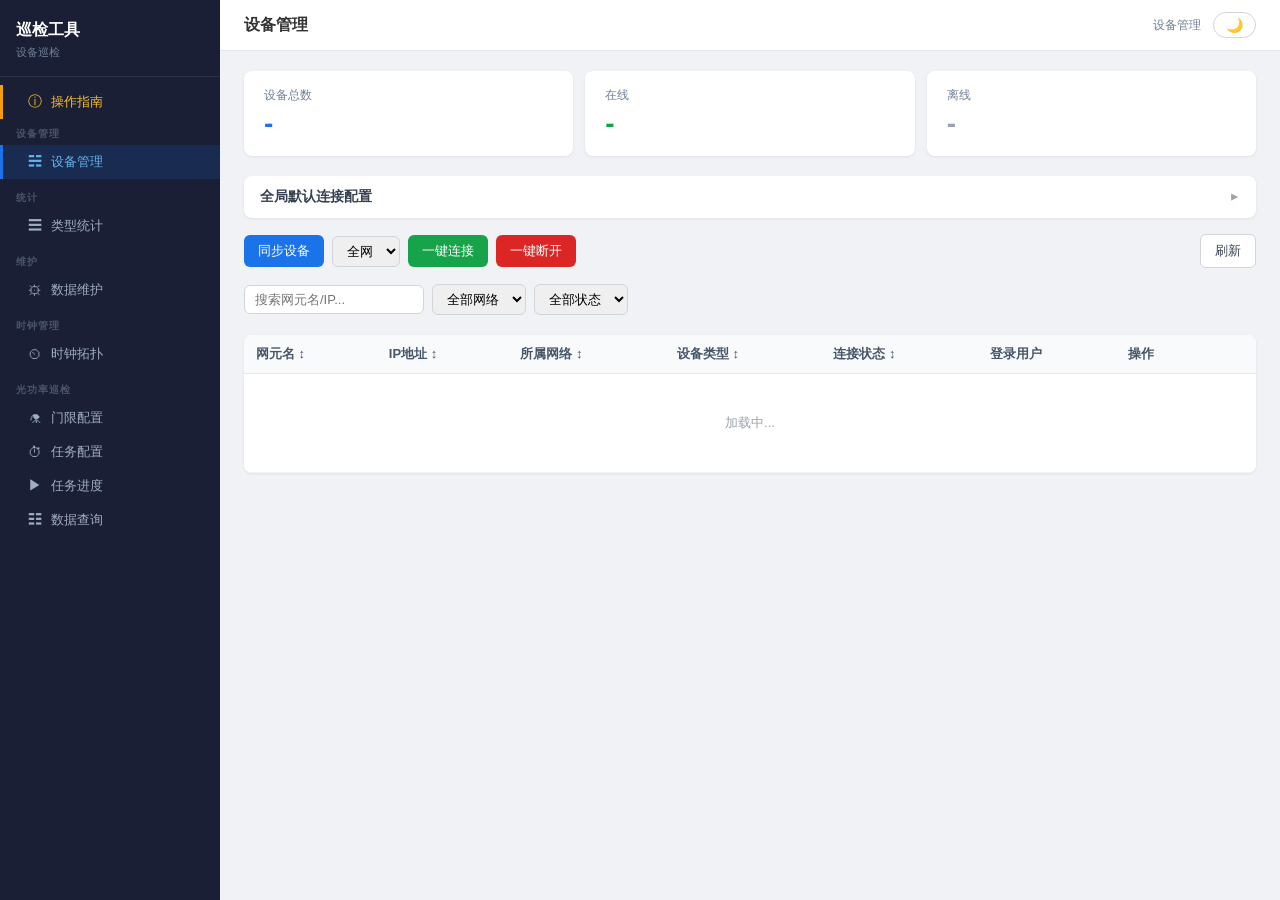
==== src/main/resources/static/index.html @ a2b8c4df "feat: trend chart shows threshold lines, NE filter now required - Backend: add rxLow/rxHigh/txLow/tx" ====
<!DOCTYPE html>
<html lang="zh-CN">
<head>
    <meta charset="UTF-8">
    <meta name="viewport" content="width=device-width, initial-scale=1.0">
    <title>MSTP 巡检工具</title>
    <script src="js/echarts.min.js"></script>
    <link rel="stylesheet" href="css/style.css">
</head>
<body>
    <!-- 侧边栏 -->
    <div class="sidebar">
        <div class="sidebar-header">
            <h1>巡检工具</h1>
            <div class="subtitle">设备巡检</div>
        </div>
        <div class="sidebar-nav">
            <div class="nav-item" data-page="page-guide" onclick="switchPage(this)" style="border-left-color:#f59e0b;color:#fbbf24;">
                <span class="icon">&#9432;</span> 操作指南
            </div>
            <div class="nav-group">
                <div class="nav-group-title">设备管理</div>
                <div class="nav-item active" data-page="page-device" onclick="switchPage(this)">
                    <span class="icon">&#9781;</span> 设备管理
                </div>
            </div>
            <div class="nav-group">
                <div class="nav-group-title">统计</div>
                <div class="nav-item" data-page="page-stats" onclick="switchPage(this)">
                    <span class="icon">&#9776;</span> 类型统计
                </div>
            </div>
            <div class="nav-group">
                <div class="nav-group-title">维护</div>
                <div class="nav-item" data-page="page-maintenance" onclick="switchPage(this)">
                    <span class="icon">&#9881;</span> 数据维护
                </div>
            </div>
            <div class="nav-group">
                <div class="nav-group-title">时钟管理</div>
                <div class="nav-item" data-page="page-clock" onclick="switchPage(this)">
                    <span class="icon">&#9202;</span> 时钟拓扑
                </div>
            </div>
            <div class="nav-group">
                <div class="nav-group-title">光功率巡检</div>
                <div class="nav-item" data-page="page-threshold" onclick="switchPage(this)">
                    <span class="icon">&#9879;</span> 门限配置
                </div>
                <div class="nav-item" data-page="page-task" onclick="switchPage(this)">
                    <span class="icon">&#9201;</span> 任务配置
                </div>
                <div class="nav-item" data-page="page-progress" onclick="switchPage(this)">
                    <span class="icon">&#9654;</span> 任务进度
                </div>
                <div class="nav-item" data-page="page-query" onclick="switchPage(this)">
                    <span class="icon">&#9783;</span> 数据查询
                </div>
            </div>
        </div>
    </div>

    <!-- 主内容区 -->
    <div class="main">
        <div class="topbar">
            <h2 id="pageTitle">设备管理</h2>
            <div style="display:flex;align-items:center;gap:12px;">
                <div class="breadcrumb" id="breadcrumb">设备管理</div>
                <button class="theme-toggle" id="themeToggle" onclick="toggleTheme()" title="切换深色/浅色模式">🌙</button>
            </div>
        </div>
        <div class="content">

            <!-- ========== 操作指南页 ========== -->
            <div class="page" id="page-guide">
                <div class="panel">
                    <div class="panel-header"><h3>操作流程</h3></div>
                    <div class="panel-body" id="guideFlowchart"></div>
                </div>
                <div class="panel" style="margin-top:16px;">
                    <div class="panel-header"><h3>各页面操作说明</h3></div>
                    <div class="panel-body" id="guideDetails"></div>
                </div>
            </div>

            <!-- ========== 设备管理页 ========== -->
            <div class="page active" id="page-device">
                <!-- 统计卡片 -->
                <div class="cards">
                    <div class="card"><div class="label">设备总数</div><div class="value blue" id="devTotal">-</div></div>
                    <div class="card"><div class="label">在线</div><div class="value green" id="devOnline">-</div></div>
                    <div class="card"><div class="label">离线</div><div class="value gray" id="devOffline">-</div></div>
                </div>

                <!-- 全局连接配置（折叠） -->
                <div class="panel">
                    <div class="panel-header collapsed" onclick="togglePanel(this)">
                        <h3>全局默认连接配置</h3>
                        <span class="toggle">&#9660;</span>
                    </div>
                    <div class="panel-body hidden">
                        <div class="form-row">
                            <div class="form-group">
                                <label>用户名</label>
                                <input type="text" id="globalUser" placeholder="独立用户，与老网管不同">
                            </div>
                            <div class="form-group">
                                <label>密码</label>
                                <input type="password" id="globalPass" placeholder="密码">
                            </div>
                            <div class="form-group">
                                <label>端口</label>
                                <input type="number" id="globalPort" value="9900" style="width:80px">
                            </div>
                            <div class="form-group" style="justify-content:flex-end">
                                <button class="btn btn-primary" onclick="saveGlobalConfig()">保存</button>
                            </div>
                        </div>
                        <div style="font-size:12px;color:#9ca3af;margin-top:8px;">保存后对所有设备生效（单设备可单独覆盖）</div>
                        <div id="globalConfigMsg" style="font-size:13px;color:#16a34a;margin-top:8px;display:none"></div>
                    </div>
                </div>

                <!-- 操作栏 -->
                <div class="toolbar">
                    <button class="btn btn-primary" onclick="syncDevices()" title="从数据库同步网元和端口信息">同步设备</button>
                    <select id="connNetwork" style="padding:6px 10px;border:1px solid #d1d5db;border-radius:6px;font-size:13px;">
                        <option value="">全网</option>
                    </select>
                    <button class="btn btn-success" onclick="connectAll(event)" title="连接当前筛选范围内的所有设备">一键连接</button>
                    <button class="btn btn-danger" onclick="disconnectAll()" title="断开当前筛选范围内的所有设备连接">一键断开</button>
                    <div class="toolbar-right">
                        <button class="btn btn-outline" onclick="loadDevices()">刷新</button>
                    </div>
                </div>

                <!-- 筛选栏 -->
                <div class="toolbar" style="margin-bottom:8px;">
                    <input type="text" id="filterSearch" placeholder="搜索网元名/IP..." oninput="searchDevices(this.value)" style="padding:6px 10px;border:1px solid #d1d5db;border-radius:6px;font-size:13px;width:180px;">
                    <select id="filterNetwork" onchange="filterByNetwork(this.value)" style="padding:6px 10px;border:1px solid #d1d5db;border-radius:6px;font-size:13px;">
                        <option value="">全部网络</option>
                    </select>
                    <select id="filterStatus" onchange="filterByStatus(this.value)" style="padding:6px 10px;border:1px solid #d1d5db;border-radius:6px;font-size:13px;">
                        <option value="">全部状态</option>
                        <option value="online">在线</option>
                        <option value="offline">离线</option>
                    </select>
                    <span id="deviceFilterStats" style="font-size:12px;color:#6b7280;margin-left:8px;"></span>
                </div>

                <!-- 顶部分页 -->
                <div id="devicePaginationTop" style="display:flex;align-items:center;justify-content:flex-start;padding:0 0 12px 0;gap:8px;"></div>

                <!-- 设备表格 -->
                <div class="table-wrap">
                    <table>
                        <thead>
                            <tr>
                                <th style="cursor:pointer" onclick="sortBy('neName')">网元名 ↕</th>
                                <th style="cursor:pointer" onclick="sortBy('ipAddr')">IP地址 ↕</th>
                                <th style="cursor:pointer" onclick="sortBy('networkName')">所属网络 ↕</th>
                                <th style="cursor:pointer" onclick="sortBy('neTypeName')">设备类型 ↕</th>
                                <th style="cursor:pointer" onclick="sortBy('connectionStatus')">连接状态 ↕</th>
                                <th>登录用户</th>
                                <th style="width:140px">操作</th>
                            </tr>
                        </thead>
                        <tbody id="deviceTable">
                            <tr><td colspan="7" class="loading">加载中...</td></tr>
                        </tbody>
                    </table>
                </div>
                <!-- 分页控件 -->
                <div id="devicePagination" style="display:flex;align-items:center;justify-content:flex-start;padding:12px 0;gap:8px;"></div>
            </div>

            <!-- ========== 类型统计页 ========== -->
            <div class="page" id="page-stats">
                <div class="cards" style="grid-template-columns: repeat(4, 1fr);">
                    <div class="card"><div class="label">网元总数</div><div class="value blue" id="stNe">-</div></div>
                    <div class="card"><div class="label">盘总数</div><div class="value" style="color:#7c3aed" id="stSlot">-</div></div>
                    <div class="card"><div class="label">端口总数</div><div class="value green" id="stPort">-</div></div>
                    <div class="card"><div class="label">网络数</div><div class="value" style="color:#ea580c" id="stNetwork">-</div></div>
                </div>

                <div class="toolbar">
                    <label style="font-size:13px;color:#6b7280;">网络：</label>
                    <input list="statsNetworkList" id="statsNetwork" placeholder="全部网络" style="padding:6px 10px;border:1px solid #d1d5db;border-radius:6px;font-size:13px;width:160px;">
                    <datalist id="statsNetworkList"></datalist>
                    <label style="font-size:13px;color:#6b7280;margin-left:8px;">口径：</label>
                    <select id="statsScope" style="padding:6px 10px;border:1px solid #d1d5db;border-radius:6px;font-size:13px;">
                        <option value="inventory">库存口径</option>
                        <option value="online">在线口径</option>
                    </select>
                    <button class="btn btn-primary btn-sm" onclick="loadStats()">筛选</button>
                    <div class="toolbar-right">
                        <div style="display:flex;gap:2px;">
                            <button class="btn btn-sm stats-chart-btn active" data-type="bar" onclick="switchStatsChart('bar',this)">柱状图</button>
                            <button class="btn btn-sm stats-chart-btn" data-type="pie" onclick="switchStatsChart('pie',this)">饼图</button>
                            <button class="btn btn-sm stats-chart-btn" data-type="line" onclick="switchStatsChart('line',this)">折线图</button>
                        </div>
                    </div>
                </div>

                <div class="chart-box" style="background:#fff;border-radius:8px;box-shadow:0 1px 3px rgba(0,0,0,0.08);padding:16px;margin-bottom:16px;">
                    <div style="height:320px;" id="statsChart"></div>
                </div>

                <div class="table-wrap">
                    <table>
                        <thead>
                            <tr><th>类型名称</th><th>数量</th><th>占比</th></tr>
                        </thead>
                        <tbody id="statsTable">
                            <tr><td colspan="3" class="loading">加载中...</td></tr>
                        </tbody>
                    </table>
                </div>
            </div>

            <!-- ========== 门限配置页 ========== -->
            <div class="page" id="page-threshold">
                <div style="background:#f0f7ff;border:1px solid #bfdbfe;border-radius:8px;padding:12px 16px;margin-bottom:16px;font-size:13px;color:#1e40af;">
                    匹配优先级：<b>MODULE（模块类型匹配）</b> > <b>GLOBAL（全局默认）</b>。修改后即时生效，无需重新采集。
                </div>

                <!-- 全局默认门限 -->
                <div class="panel">
                    <div class="panel-header" onclick="togglePanel(this)">
                        <h3>全局默认门限（兜底）</h3>
                        <span class="toggle">&#9660;</span>
                    </div>
                    <div class="panel-body">
                        <div class="form-row" id="globalThresholdView">
                            <div class="form-group"><label>接收低门限 (dBm)</label><input type="number" id="gRxLow" step="0.1" style="width:100px"></div>
                            <div class="form-group"><label>接收高门限 (dBm)</label><input type="number" id="gRxHigh" step="0.1" style="width:100px"></div>
                            <div class="form-group"><label>发送低门限 (dBm)</label><input type="number" id="gTxLow" step="0.1" style="width:100px"></div>
                            <div class="form-group"><label>发送高门限 (dBm)</label><input type="number" id="gTxHigh" step="0.1" style="width:100px"></div>
                            <div class="form-group" style="justify-content:flex-end">
                                <button class="btn btn-primary btn-sm" onclick="saveGlobalThreshold()">保存</button>
                            </div>
                        </div>
                        <div id="globalThresholdMsg" style="font-size:12px;color:#16a34a;margin-top:6px;display:none"></div>
                    </div>
                </div>

                <!-- 模块类型规则 -->
                <div style="display:flex;align-items:center;justify-content:space-between;margin-bottom:8px;">
                    <h3 style="font-size:14px;font-weight:600;color:#374151;">模块类型规则</h3>
                    <div style="display:flex;gap:8px;">
                        <button class="btn btn-outline btn-sm" onclick="loadThresholds()">刷新</button>
                        <button class="btn btn-primary btn-sm" onclick="openThresholdModal('MODULE')" title="为指定模块类型配置独立的光功率门限">新增规则</button>
                    </div>
                </div>
                <div class="table-wrap" style="margin-bottom:20px;">
                    <table>
                        <thead>
                            <tr><th>模块类型 (moduleTypeKey)</th><th>接收低 (dBm)</th><th>接收高 (dBm)</th><th>发送低 (dBm)</th><th>发送高 (dBm)</th><th>说明</th><th style="width:100px">操作</th></tr>
                        </thead>
                        <tbody id="moduleThresholdTable">
                            <tr><td colspan="7" class="loading">加载中...</td></tr>
                        </tbody>
                    </table>
                </div>
            </div>

            <!-- ========== 任务配置页 ========== -->
            <div class="page" id="page-task">
                <!-- 采集参数 -->
                <div class="panel">
                    <div class="panel-header" onclick="togglePanel(this)">
                        <h3>采集参数</h3>
                        <span class="toggle">&#9660;</span>
                    </div>
                    <div class="panel-body">
                        <div class="form-row">
                            <div class="form-group">
                                <label>并发设备数</label>
                                <input type="number" id="paramConcurrency" value="10" min="1" max="50" style="width:80px">
                            </div>
                            <div class="form-group">
                                <label>保留轮次上限</label>
                                <input type="number" id="paramMaxRounds" value="10" min="5" max="200" style="width:80px">
                            </div>
                        </div>
                        <div id="collectParamsMsg" style="font-size:12px;color:#16a34a;margin-top:8px;display:none"></div>
                        <div class="form-row" style="margin-top:10px;gap:24px;">
                            <label style="display:flex;align-items:center;gap:8px;cursor:pointer;font-size:13px;">
                                <input type="checkbox" id="paramAutoConnect" checked style="width:16px;height:16px;cursor:pointer;">
                                巡检时自动连接未在线设备
                            </label>
                            <label style="display:flex;align-items:center;gap:8px;cursor:pointer;font-size:13px;">
                                <input type="checkbox" id="paramAutoDisconnect" checked style="width:16px;height:16px;cursor:pointer;">
                                巡检完成后自动断开所有连接
                            </label>
                            <label style="display:flex;align-items:center;gap:8px;cursor:pointer;font-size:13px;">
                                <input type="checkbox" id="paramSaveInvalid" checked style="width:16px;height:16px;cursor:pointer;">
                                保存无效记录
                            </label>
                        </div>
                        <div style="font-size:12px;color:#9ca3af;margin-top:8px;">并发设备数：多设备同时采集的线程数；保留轮次：超龄轮次自动清理<br>自动连接：未在线设备跳过采集；自动断开：巡检结束后释放所有设备连接<br>保存无效记录：关闭后不保存无法采集光功率的端口记录（如不支持光功率、查询无响应）</div>
                        <div style="margin-top:10px;">
                            <button class="btn btn-outline btn-sm" onclick="loadCollectParams()">查询</button>
                            <button class="btn btn-primary btn-sm" onclick="saveCollectParams()">保存</button>
                        </div>
                    </div>
                </div>

                <!-- 定时巡检配置 -->
                <div class="panel">
                    <div class="panel-header" onclick="togglePanel(this)">
                        <h3>定时巡检配置</h3>
                        <span class="toggle">&#9660;</span>
                    </div>
                    <div class="panel-body">
                        <div class="form-row" style="margin-bottom:12px;">
                            <label style="display:flex;align-items:center;gap:6px;font-size:13px;">
                                <input type="checkbox" id="schedEnabled" onchange="toggleSchedule(this.checked)"> 启用定时巡检
                            </label>
                        </div>
                        <div class="form-row" style="margin-bottom:12px;">
                            <div class="form-group">
                                <label>执行频率</label>
                                <select id="schedPreset" onchange="onSchedPresetChange(this.value)" style="width:180px;">
                                    <option value="0 0 2 * * ?">每天凌晨 2:00</option>
                                    <option value="0 0 */2 * * ?">每 2 小时</option>
                                    <option value="0 0 * * * ?">每小时整点</option>
                                    <option value="0 */30 * * * ?">每 30 分钟</option>
                                    <option value="0 0 8 * * 1-5">工作日早 8:00</option>
                                    <option value="0 0 2 * * 1">每周一凌晨 2:00</option>
                                    <option value="0 0 2 1 * ?">每月 1 号凌晨 2:00</option>
                                    <option value="custom">自定义...</option>
                                </select>
                            </div>
                            <div class="form-group" id="schedCronGroup" style="display:none;">
                                <label>Cron 表达式</label>
                                <input type="text" id="schedCron" placeholder="0 0 2 * * ?" style="width:180px">
                            </div>
                            <div class="form-group">
                                <label>采集范围</label>
                                <select id="schedScope" onchange="toggleSchedScope(this.value)">
                                    <option value="ALL">全网</option>
                                    <option value="NETWORK">指定网络</option>
                                </select>
                            </div>
                            <div class="form-group" id="schedNetworkGroup" style="display:none">
                                <label>网络</label>
                                <input list="schedNetworkList" id="schedNetwork" placeholder="选择网络" style="width:160px;">
                                <datalist id="schedNetworkList"></datalist>
                            </div>
                            <div class="form-group" style="justify-content:flex-end">
                                <label>&nbsp;</label>
                                <button class="btn btn-primary" onclick="saveScheduleConfig()">保存配置</button>
                            </div>
                        </div>
                        <div id="schedConfigMsg" style="font-size:12px;color:#16a34a;margin-top:8px;display:none"></div>
                        <div style="font-size:12px;color:#6b7280;margin-top:8px;padding-top:8px;border-top:1px solid #f1f5f9;" id="schedStatus">加载中...</div>
                    </div>
                </div>

                <!-- 手动触发 -->
                <div class="panel">
                    <div class="panel-header" onclick="togglePanel(this)">
                        <h3>手动触发巡检</h3>
                        <span class="toggle">&#9660;</span>
                    </div>
                    <div class="panel-body">
                        <div class="form-row">
                            <div class="form-group">
                                <label>巡检范围</label>
                                <select id="manualScope" onchange="toggleManualScope(this.value)">
                                    <option value="ALL">全网</option>
                                    <option value="NETWORK">指定网络</option>
                                    <option value="SINGLE">指定网元</option>
                                </select>
                            </div>
                            <div class="form-group" id="manualNetworkGroup" style="display:none">
                                <label>网络</label>
                                <input list="manualNetworkList" id="manualNetwork" placeholder="选择网络" style="width:160px;">
                                <datalist id="manualNetworkList"></datalist>
                            </div>
                            <div class="form-group" id="manualNeGroup" style="display:none">
                                <label>网元</label>
                                <input list="manualNeList" id="manualNe" placeholder="输入搜索" style="width:200px;">
                                <datalist id="manualNeList"></datalist>
                            </div>
                            <div class="form-group" style="justify-content:flex-end">
                                <label>&nbsp;</label>
                                <button class="btn btn-primary" id="btnManualInspection" onclick="startManualInspection()" title="连接设备并采集光功率数据">立即巡检</button>
                            </div>
                        </div>
                    </div>
                </div>
            </div>

            <!-- ========== 任务进度页 ========== -->
            <div class="page" id="page-progress">
                <div style="margin-bottom:12px;">
                    <button class="btn btn-outline btn-sm" onclick="loadProgress()">刷新状态</button>
                </div>

                <!-- 巡检完成横幅 -->
                <div id="progCompleteBanner" style="display:none;background:linear-gradient(135deg,#ecfdf5,#d1fae5);border:1px solid #6ee7b7;border-radius:10px;padding:20px 24px;margin-bottom:16px;">
                    <div style="display:flex;align-items:center;justify-content:space-between;">
                        <div>
                            <div style="font-size:16px;font-weight:700;color:#065f46;">巡检已完成</div>
                            <div style="font-size:13px;color:#047857;margin-top:4px;" id="bannerSummary"></div>
                        </div>
                        <button class="btn btn-primary" onclick="jumpToQueryFromBanner()">查看结果</button>
                    </div>
                </div>

                <!-- 当前任务状态 -->
                <div class="cards">
                    <div class="card"><div class="label">任务状态</div><div class="value" id="progStatus" style="color:#6b7280">空闲</div></div>
                    <div class="card"><div class="label">已完成</div><div class="value blue" id="progDone">-</div></div>
                    <div class="card"><div class="label">失败</div><div class="value red" id="progFail">-</div></div>
                </div>

                <div class="panel" id="progProgressPanel" style="display:none;">
                    <div style="padding:16px;">
                        <div style="display:flex;justify-content:space-between;align-items:center;margin-bottom:8px;">
                            <span style="font-size:13px;color:#374151;">采集进度</span>
                            <span style="font-size:13px;color:#6b7280;" id="progNum">0/0</span>
                        </div>
                        <div class="progress-bar" style="height:8px;">
                            <div class="progress-fill" id="progFill" style="width:0%"></div>
                        </div>
                        <div style="font-size:12px;color:#9ca3af;margin-top:6px;" id="progCurrentNe"></div>
                        <div style="font-size:12px;color:#6b7280;margin-top:2px;" id="progCurrentPort"></div>
                    </div>
                </div>

                <!-- 失败设备列表 -->
                <div class="panel" id="progFailPanel" style="display:none;">
                    <div class="panel-header" onclick="togglePanel(this)">
                        <h3>失败设备</h3>
                        <span class="toggle">&#9660;</span>
                    </div>
                    <div class="panel-body">
                        <div id="progFailList" style="font-size:13px;max-height:200px;overflow-y:auto;"></div>
                    </div>
                </div>

                <!-- 本轮摘要报告 -->
                <div class="panel" id="progSummaryPanel" style="display:none;">
                    <div class="panel-header" onclick="togglePanel(this)">
                        <h3>巡检报告</h3>
                        <span class="toggle">&#9660;</span>
                    </div>
                    <div class="panel-body">
                        <div class="cards" style="margin-bottom:12px;">
                            <div class="card"><div class="label">总端口</div><div class="value blue" id="sumPorts">-</div></div>
                            <div class="card"><div class="label">支持光功率</div><div class="value green" id="sumSupported">-</div></div>
                            <div class="card"><div class="label">越限端口</div><div class="value red" id="sumOver">-</div></div>
                            <div class="card"><div class="label">巡检耗时</div><div class="value" id="sumDuration" style="color:#6b7280">-</div></div>
                        </div>
                        <div style="font-size:13px;font-weight:600;color:#374151;margin-bottom:8px;">按模块类型统计</div>
                        <div class="table-wrap">
                            <table>
                                <thead><tr><th>模块类型</th><th>总数</th><th>越限</th></tr></thead>
                                <tbody id="sumModuleTable"><tr><td colspan="3" class="empty">暂无数据</td></tr></tbody>
                            </table>
                        </div>
                        <div id="sumDeviceTypeSection" style="display:none;margin-top:12px;">
                            <div style="font-size:13px;font-weight:600;color:#374151;margin-bottom:8px;">按设备类型统计</div>
                            <div class="table-wrap">
                                <table>
                                    <thead><tr><th>设备类型</th><th>总端口</th><th>支持</th><th>越限</th></tr></thead>
                                    <tbody id="sumDeviceTypeTable"><tr><td colspan="4" class="empty">暂无数据</td></tr></tbody>
                                </table>
                            </div>
                        </div>
                        <div id="sumTopAnomalySection" style="display:none;margin-top:12px;">
                            <div style="font-size:13px;font-weight:600;color:#374151;margin-bottom:8px;">越限端口 TOP 10</div>
                            <div class="table-wrap">
                                <table>
                                    <thead><tr><th>网元</th><th>槽位</th><th>端口</th><th>端口名</th><th>发送功率</th><th>接收功率</th><th>状态</th></tr></thead>
                                    <tbody id="sumTopAnomalyTable"><tr><td colspan="7" class="empty">暂无数据</td></tr></tbody>
                                </table>
                            </div>
                        </div>
                    </div>
                </div>

                <!-- 历史轮次 -->
                <div class="panel">
                    <div class="panel-header" onclick="togglePanel(this)">
                        <h3>历史轮次</h3>
                        <span class="toggle">&#9660;</span>
                    </div>
                    <div class="panel-body">
                        <div class="table-wrap">
                            <table>
                                <thead><tr><th>轮次</th><th>触发</th><th>范围</th><th>状态</th><th>设备数</th><th>完成</th><th>失败</th><th>开始时间</th><th>耗时</th><th>操作</th></tr></thead>
                                <tbody id="roundsTable"><tr><td colspan="10" class="loading">加载中...</td></tr></tbody>
                            </table>
                        </div>
                    </div>
                </div>
            </div>

            <!-- ========== 数据查询页 ========== -->
            <div class="page" id="page-query">
                <!-- 筛选工具栏 -->
                <div class="toolbar">
                    <label style="font-size:13px;color:#6b7280;">轮次：</label>
                    <select id="queryRound" onchange="loadQueryResults()" style="padding:6px 10px;border:1px solid #d1d5db;border-radius:6px;font-size:13px;min-width:160px;">
                        <option value="">最新轮次</option>
                    </select>
                    <label style="font-size:13px;color:#6b7280;margin-left:8px;">网络：</label>
                    <input list="queryNetworkList" id="queryNetwork" placeholder="全部" style="padding:6px 10px;border:1px solid #d1d5db;border-radius:6px;font-size:13px;width:140px;">
                    <datalist id="queryNetworkList"></datalist>
                    <label style="font-size:13px;color:#6b7280;margin-left:8px;">网元：</label>
                    <input list="queryNeList" id="queryNe" placeholder="全部" style="padding:6px 10px;border:1px solid #d1d5db;border-radius:6px;font-size:13px;width:160px;">
                    <datalist id="queryNeList"></datalist>
                    <label style="font-size:13px;color:#6b7280;margin-left:8px;">状态：</label>
                    <select id="queryStatus" onchange="loadQueryResults()" style="padding:6px 10px;border:1px solid #d1d5db;border-radius:6px;font-size:13px;">
                        <option value="">全部</option>
                        <option value="0">正常</option>
                        <option value="1">劣化</option>
                        <option value="2">过载</option>
                        <option value="-1">无效</option>
                    </select>
                    <label style="display:flex;align-items:center;gap:4px;font-size:13px;color:#6b7280;margin-left:8px;cursor:pointer;">
                        <input type="checkbox" id="queryShowInvalid" checked onchange="loadQueryResults()" style="width:14px;height:14px;cursor:pointer;">
                        显示无效
                    </label>
                    <label style="display:flex;align-items:center;gap:4px;font-size:13px;color:#6b7280;margin-left:8px;cursor:pointer;">
                        <input type="checkbox" id="queryWatchedOnly" onchange="loadQueryResults()" style="width:14px;height:14px;cursor:pointer;">
                        仅关注
                    </label>
                    <input type="text" id="querySearch" placeholder="搜索网元/端口名/ID..." oninput="searchQuery(this.value)" style="padding:6px 10px;border:1px solid #d1d5db;border-radius:6px;font-size:13px;width:180px;margin-left:8px;">
                    <button class="btn btn-primary btn-sm" onclick="loadQueryResults()">查询</button>
                    <div class="toolbar-right">
                        <button class="btn btn-outline btn-sm" onclick="expandAll()">全部展开</button>
                        <button class="btn btn-outline btn-sm" onclick="collapseAll()">全部收缩</button>
                        <button class="btn btn-outline btn-sm" onclick="exportExcel()" title="将当前筛选结果导出为 Excel 文件">导出 Excel</button>
                        <button class="btn btn-outline btn-sm" onclick="openTrendModal()" title="选择多个轮次进行趋势分析">趋势分析</button>
                    </div>
                </div>

                <!-- 上方分页 -->
                <div id="queryPaginationTop" style="display:none;align-items:center;gap:8px;margin-bottom:10px;"></div>

                <!-- 数据表格 -->
                <div class="table-wrap">
                    <table>
                        <thead>
                            <tr>
                                <th onclick="sortQueryBy('neName')" style="cursor:pointer">网元名 ↕</th>
                                <th style="width:36px;text-align:center;">关注</th>
                                <th onclick="sortQueryBy('slotNo')" style="cursor:pointer">槽位 ↕</th>
                                <th onclick="sortQueryBy('portNo')" style="cursor:pointer">端口 ↕</th>
                                <th onclick="sortQueryBy('portName')" style="cursor:pointer">端口名称 ↕</th>
                                <th onclick="sortQueryBy('laserWave')" style="cursor:pointer">波长 ↕</th>
                                <th onclick="sortQueryBy('moduleTypeKey')" style="cursor:pointer">激光器类型 ↕</th>
                                <th>激光器状态</th>
                                <th onclick="sortQueryBy('vendorName')" style="cursor:pointer">生产厂商 ↕</th>
                                <th onclick="sortQueryBy('txPower')" style="cursor:pointer">发送功率(dBm) ↕</th>
                                <th onclick="sortQueryBy('rxPower')" style="cursor:pointer">接收功率(dBm) ↕</th>
                                <th>状态</th>
                                <th>门限(发送)</th>
                                <th>门限(接收)</th>
                                <th onclick="sortQueryBy('inspectionTime')" style="cursor:pointer">巡检时间 ↕</th>
                            </tr>
                        </thead>
                        <tbody id="queryTable">
                            <tr><td colspan="14" class="loading">加载中...</td></tr>
                        </tbody>
                    </table>
                </div>

                <!-- 下方分页 -->
                <div id="queryPagination" style="display:none;align-items:center;gap:8px;margin-top:10px;"></div>
                <div style="font-size:12px;color:#9ca3af;margin-top:8px;" id="queryCount"></div>
            </div>

            <!-- ========== 时钟拓扑页 ========== -->
            <div class="page" id="page-clock">
                <!-- 统计卡片 -->
                <div class="cards">
                    <div class="card"><div class="label">网元总数</div><div class="value blue" id="clockTotal">-</div></div>
                    <div class="card"><div class="label">锁定</div><div class="value green" id="clockLocked">-</div></div>
                    <div class="card"><div class="label">保持</div><div class="value" style="color:#eab308" id="clockHoldover">-</div></div>
                    <div class="card"><div class="label">自由振荡</div><div class="value red" id="clockFreeRun">-</div></div>
                </div>

                <!-- 工具栏 -->
                <div class="toolbar">
                    <button class="btn btn-primary" id="btnRefreshClock" onclick="refreshClockTopology()">刷新</button>
                    <div class="toolbar-right">
                        <span style="font-size:12px;color:#6b7280;">点击节点查看详情 | 拖拽调整布局 | 滚轮缩放</span>
                    </div>
                </div>

                <!-- 拓扑图 -->
                <div style="display:flex;gap:16px;">
                    <div class="table-wrap" style="flex:1;">
                        <div id="clockChart" style="width:100%;height:500px;"></div>
                    </div>
                    <div id="clockDetail" style="width:300px;display:none;background:white;border-radius:8px;box-shadow:0 1px 3px rgba(0,0,0,0.1);"></div>
                </div>
            </div>

            <!-- ========== 数据维护页 ========== -->
            <div class="page" id="page-maintenance">
                <!-- MySQL 连接配置 -->
                <div class="card">
                    <div class="card-title">MySQL 连接配置</div>
                    <div style="font-size:13px;color:#6b7280;margin-bottom:16px;">
                        配置 MySQL 老网管库连接参数，仅在数据同步时使用，同步完成后自动断开。
                        <br>端口（3306）、数据库名（Uniview）已预配置，如需修改请编辑 application.yml。
                    </div>
                    <div style="display:grid;grid-template-columns:1fr 1fr;gap:12px;max-width:600px;">
                        <div class="form-group">
                            <label style="font-size:12px;color:#6b7280;">主机地址</label>
                            <input type="text" id="mysqlHost" placeholder="127.0.0.1" style="width:100%;padding:6px 10px;border:1px solid #d1d5db;border-radius:6px;font-size:13px;">
                        </div>
                        <div class="form-group">
                            <label style="font-size:12px;color:#6b7280;">用户名</label>
                            <input type="text" id="mysqlUsername" placeholder="sa" style="width:100%;padding:6px 10px;border:1px solid #d1d5db;border-radius:6px;font-size:13px;">
                        </div>
                        <div class="form-group" style="grid-column:span 2;">
                            <label style="font-size:12px;color:#6b7280;">密码</label>
                            <input type="password" id="mysqlPassword" placeholder="留空保持预配置密码" style="width:100%;padding:6px 10px;border:1px solid #d1d5db;border-radius:6px;font-size:13px;">
                        </div>
                    </div>
                    <div class="toolbar" style="margin-top:12px;margin-bottom:0;">
                        <button class="btn btn-outline btn-sm" onclick="testMysqlConnection()">测试连接</button>
                        <button class="btn btn-primary btn-sm" onclick="saveMysqlConfig()">保存配置</button>
                        <span id="mysqlTestResult" style="font-size:12px;margin-left:8px;"></span>
                    </div>
                </div>

                <!-- 数据备份/恢复 -->
                <div class="card" style="margin-top:16px;">
                    <div class="card-title">数据备份与恢复</div>
                    <div style="font-size:13px;color:#6b7280;margin-bottom:16px;">
                        备份当前 SQLite 数据库文件，或从备份文件恢复。恢复后需重启应用。
                    </div>
                    <div class="toolbar" style="margin-bottom:0;">
                        <button class="btn btn-success btn-sm" onclick="backupDatabase()" title="下载当前数据库备份文件">备份数据库</button>
                        <label class="btn btn-outline btn-sm" style="cursor:pointer;" title="选择备份文件恢复数据库">
                            恢复数据库
                            <input type="file" id="restoreFile" accept=".db" onchange="restoreDatabase()" style="display:none;">
                        </label>
                    </div>
                    <div id="restoreResult" style="margin-top:12px;font-size:12px;color:#6b7280;display:none;"></div>
                </div>

                <!-- MySQL → SQLite 同步 -->
                <div class="card" style="margin-top:16px;">
                    <div class="card-title">MySQL → SQLite 数据同步</div>
                    <div style="font-size:13px;color:#6b7280;margin-bottom:16px;">
                        将 MySQL 老网管库中的数据同步到本地 SQLite，同步后所有查询走 SQLite（离线可用）。
                        <br>同步完成后 MySQL 连接自动断开。
                    </div>
                    <div id="syncStatus" style="font-size:13px;color:#374151;margin-bottom:16px;line-height:1.8;">
                        加载中...
                    </div>
                    <div class="toolbar" style="margin-bottom:0;">
                        <button class="btn btn-success" onclick="syncEssential()" title="同步网元和端口等核心数据（速度快）">同步必要表</button>
                        <button class="btn btn-primary" onclick="syncAll()" title="同步全部数据表（包含历史数据，耗时较长）">同步全部表</button>
                        <button class="btn btn-outline" onclick="loadSyncStatus()">刷新状态</button>
                    </div>
                    <div id="syncResult" style="margin-top:12px;font-size:12px;color:#6b7280;display:none;"></div>
                </div>

                <div class="card" style="margin-top:16px;">
                    <div class="card-title">数据清除</div>
                    <div style="font-size:13px;color:#6b7280;margin-bottom:16px;">
                        勾选需要清除的数据类型，点击"清除选中"执行。清除后不可恢复，请谨慎操作。
                    </div>
                    <div style="display:grid;grid-template-columns:1fr 1fr 1fr;gap:16px;margin-bottom:16px;">
                        <div style="border:1px solid #e5e7eb;border-radius:8px;padding:12px;">
                            <div style="font-size:13px;font-weight:600;color:#374151;margin-bottom:8px;border-bottom:1px solid #f1f5f9;padding-bottom:6px;">同步的数据</div>
                            <label style="display:flex;align-items:center;gap:6px;padding:3px 0;cursor:pointer;font-size:13px;">
                                <input type="checkbox" class="clear-cb" value="syncData"> 清除同步数据
                            </label>
                        </div>
                        <div style="border:1px solid #e5e7eb;border-radius:8px;padding:12px;">
                            <div style="font-size:13px;font-weight:600;color:#374151;margin-bottom:8px;border-bottom:1px solid #f1f5f9;padding-bottom:6px;">生成的配置数据</div>
                            <label style="display:flex;align-items:center;gap:6px;padding:3px 0;cursor:pointer;font-size:13px;">
                                <input type="checkbox" class="clear-cb" value="deviceConfigs"> 设备配置
                            </label>
                            <label style="display:flex;align-items:center;gap:6px;padding:3px 0;cursor:pointer;font-size:13px;">
                                <input type="checkbox" class="clear-cb" value="connectionProfiles"> 连接配置
                            </label>
                            <label style="display:flex;align-items:center;gap:6px;padding:3px 0;cursor:pointer;font-size:13px;">
                                <input type="checkbox" class="clear-cb" value="thresholdRules"> 门限规则
                            </label>
                        </div>
                        <div style="border:1px solid #e5e7eb;border-radius:8px;padding:12px;">
                            <div style="font-size:13px;font-weight:600;color:#374151;margin-bottom:8px;border-bottom:1px solid #f1f5f9;padding-bottom:6px;">巡检产生的数据</div>
                            <label style="display:flex;align-items:center;gap:6px;padding:3px 0;cursor:pointer;font-size:13px;">
                                <input type="checkbox" class="clear-cb" value="inspectionRecords"> 巡检记录
                            </label>
                            <label style="display:flex;align-items:center;gap:6px;padding:3px 0;cursor:pointer;font-size:13px;">
                                <input type="checkbox" class="clear-cb" value="inspectionRounds"> 巡检轮次
                            </label>
                        </div>
                    </div>
                    <div style="display:flex;gap:10px;align-items:center;">
                        <button class="btn btn-outline btn-sm" onclick="toggleAllClearCb()">全选/取消</button>
                        <button class="btn btn-danger btn-sm" onclick="clearSelectedData()">清除选中</button>
                    </div>
                </div>
                <div class="card" style="margin-top:16px;">
                    <div class="card-title">系统信息</div>
                    <div style="font-size:13px;color:#6b7280;line-height:2;">
                        <div>SQLite 数据库：本地存储巡检记录、配置、轮次等</div>
                        <div>MySQL 数据库：存储设备资产信息（网元、网络、端口等）</div>
                    </div>
                </div>
                <div class="card" style="margin-top:16px;">
                    <div class="card-title">操作日志</div>
                    <div style="margin-bottom:12px;">
                        <button class="btn btn-outline btn-sm" onclick="loadAuditLogs()">刷新</button>
                    </div>
                    <div class="table-wrap">
                        <table>
                            <thead><tr><th>时间</th><th>操作</th><th>对象</th><th>结果</th><th>备注</th></tr></thead>
                            <tbody id="auditLogTable"><tr><td colspan="5" class="empty">暂无日志</td></tr></tbody>
                        </table>
                    </div>
                </div>
            </div>
        </div>
    </div>

    <!-- 单设备配置弹窗 -->
    <div class="modal-overlay hidden" id="deviceModal">
        <div class="modal">
            <div class="modal-header">
                <h3 id="modalTitle">设备连接配置</h3>
                <button class="modal-close" onclick="closeDeviceModal()">&times;</button>
            </div>
            <div class="modal-body">
                <div style="font-size:12px;color:#6b7280;margin-bottom:12px;" id="modalDeviceInfo"></div>
                <div class="form-group" style="margin-bottom:12px">
                    <label>用户名</label>
                    <input type="text" id="modalUser" placeholder="留空则使用全局配置">
                </div>
                <div class="form-group" style="margin-bottom:12px">
                    <label>密码</label>
                    <input type="password" id="modalPass" placeholder="留空则使用全局配置">
                </div>
                <div class="form-group">
                    <label>端口</label>
                    <input type="number" id="modalPort" value="9900" placeholder="留空则使用全局配置">
                </div>
            </div>
            <div class="modal-footer">
                <button class="btn btn-outline" onclick="closeDeviceModal()">取消</button>
                <button class="btn btn-danger btn-sm" id="modalDeleteBtn" onclick="deleteDeviceConfig()" style="margin-right:auto">清除覆盖</button>
                <button class="btn btn-primary" onclick="saveDeviceConfig()">保存</button>
            </div>
        </div>
    </div>

    <!-- 趋势分析弹窗 -->
    <div class="modal-overlay hidden" id="trendModal" style="background:rgba(0,0,0,0.6);">
        <div style="width:96vw;height:94vh;background:var(--bg,#fff);border-radius:12px;display:flex;flex-direction:column;overflow:hidden;box-shadow:0 20px 60px rgba(0,0,0,0.3);">
            <!-- 顶栏 -->
            <div style="padding:14px 24px;border-bottom:1px solid var(--border,#e2e8f0);display:flex;align-items:center;justify-content:space-between;flex-shrink:0;">
                <h3 style="font-size:16px;font-weight:600;color:var(--text,#1f2937);">趋势分析</h3>
                <div style="display:flex;align-items:center;gap:12px;">
                    <button class="btn btn-primary btn-sm" onclick="runTrend()">查询趋势</button>
                    <button class="btn btn-outline btn-sm" onclick="closeTrendModal()">关闭</button>
                </div>
            </div>
            <!-- 内容区：左筛选 + 右图表+表格 -->
            <div style="flex:1;display:flex;overflow:hidden;">
                <!-- 左侧筛选面板 -->
                <div style="width:280px;flex-shrink:0;border-right:1px solid var(--border,#e2e8f0);display:flex;flex-direction:column;overflow:hidden;">
                    <!-- 轮次多选 -->
                    <div style="padding:12px 16px;border-bottom:1px solid var(--border,#e2e8f0);">
                        <div style="display:flex;align-items:center;justify-content:space-between;margin-bottom:8px;">
                            <span style="font-size:13px;font-weight:600;color:var(--text,#374151);">选择轮次</span>
                            <div style="display:flex;gap:6px;">
                                <button class="btn btn-outline btn-sm" style="padding:2px 8px;font-size:11px;" onclick="trendSelectAllRounds()">全选</button>
                                <button class="btn btn-outline btn-sm" style="padding:2px 8px;font-size:11px;" onclick="trendDeselectAllRounds()">清空</button>
                            </div>
                        </div>
                        <div id="trendRoundList" style="max-height:240px;overflow-y:auto;font-size:12px;"></div>
                    </div>
                    <!-- 筛选条件 -->
                    <div style="padding:12px 16px;border-bottom:1px solid var(--border,#e2e8f0);">
                        <div style="font-size:13px;font-weight:600;color:var(--text,#374151);margin-bottom:8px;">筛选条件</div>
                        <div class="form-group" style="margin-bottom:8px;">
                            <label style="font-size:12px;color:#6b7280;">网络</label>
                            <input list="trendNetworkList" id="trendNetwork" placeholder="全部网络" style="width:100%;padding:5px 8px;border:1px solid #d1d5db;border-radius:6px;font-size:12px;">
                            <datalist id="trendNetworkList"></datalist>
                        </div>
                        <div class="form-group" style="margin-bottom:0;">
                            <label style="font-size:12px;color:#6b7280;">网元 <span style="color:#dc2626;">*</span></label>
                            <input list="trendNeList" id="trendNe" placeholder="请选择网元" style="width:100%;padding:5px 8px;border:1px solid #d1d5db;border-radius:6px;font-size:12px;">
                            <datalist id="trendNeList"></datalist>
                        </div>
                    </div>
                    <!-- 图表模式切换 -->
                    <div style="padding:12px 16px;">
                        <div style="font-size:13px;font-weight:600;color:var(--text,#374151);margin-bottom:8px;">图表模式</div>
                        <div style="display:flex;flex-direction:column;gap:4px;">
                            <label style="display:flex;align-items:center;gap:6px;font-size:12px;cursor:pointer;color:var(--text,#374151);">
                                <input type="radio" name="trendChartMode" value="rx" checked onchange="switchTrendChart('rx')"> 接收功率趋势
                            </label>
                            <label style="display:flex;align-items:center;gap:6px;font-size:12px;cursor:pointer;color:var(--text,#374151);">
                                <input type="radio" name="trendChartMode" value="tx" onchange="switchTrendChart('tx')"> 发送功率趋势
                            </label>
                            <label style="display:flex;align-items:center;gap:6px;font-size:12px;cursor:pointer;color:var(--text,#374151);">
                                <input type="radio" name="trendChartMode" value="both" onchange="switchTrendChart('both')"> 综合（发送+接收）
                            </label>
                        </div>
                    </div>
                </div>
                <!-- 右侧内容 -->
                <div style="flex:1;display:flex;flex-direction:column;overflow:hidden;">
                    <!-- 摘要 -->
                    <div id="trendSummary" style="padding:8px 24px;font-size:13px;color:#6b7280;border-bottom:1px solid var(--border,#f1f5f9);flex-shrink:0;"></div>
                    <!-- 图表 -->
                    <div id="trendChartBox" style="flex-shrink:0;padding:12px 24px;">
                        <div id="trendChart" style="height:38vh;min-height:240px;background:var(--bg-card,#fff);border-radius:8px;"></div>
                    </div>
                    <!-- 表格 -->
                    <div style="flex:1;overflow-y:auto;padding:0 24px 16px;">
                        <table style="width:100%;font-size:13px;border-collapse:collapse;">
                            <thead style="position:sticky;top:0;background:var(--bg,#fff);z-index:1;">
                                <tr>
                                    <th style="padding:8px 10px;text-align:left;border-bottom:2px solid var(--border,#e2e8f0);">网元</th>
                                    <th style="padding:8px 10px;text-align:left;border-bottom:2px solid var(--border,#e2e8f0);">槽位</th>
                                    <th style="padding:8px 10px;text-align:left;border-bottom:2px solid var(--border,#e2e8f0);">端口</th>
                                    <th style="padding:8px 10px;text-align:left;border-bottom:2px solid var(--border,#e2e8f0);">端口名</th>
                                    <th style="padding:8px 10px;text-align:left;border-bottom:2px solid var(--border,#e2e8f0);">模块类型</th>
                                    <th style="padding:8px 10px;text-align:right;border-bottom:2px solid var(--border,#e2e8f0);">发送趋势</th>
                                    <th style="padding:8px 10px;text-align:right;border-bottom:2px solid var(--border,#e2e8f0);">接收趋势</th>
                                </tr>
                            </thead>
                            <tbody id="trendTable"></tbody>
                        </table>
                    </div>
                </div>
            </div>
        </div>
    </div>

    <!-- 门限规则弹窗 -->
    <div class="modal-overlay hidden" id="thresholdModal">
        <div class="modal">
            <div class="modal-header">
                <h3 id="thresholdModalTitle">新增门限规则</h3>
                <button class="modal-close" onclick="closeThresholdModal()">&times;</button>
            </div>
            <div class="modal-body">
                <input type="hidden" id="thId">
                <input type="hidden" id="thLevelType">
                <!-- MODULE 类型：下拉选择 -->
                <div class="form-group" style="margin-bottom:12px" id="thModuleSelectGroup">
                    <label>模块类型</label>
                    <select id="thModuleSelect" style="width:100%;padding:6px 10px;border:1px solid #d1d5db;border-radius:6px;font-size:13px;" onchange="onModuleSelectChange()">
                        <option value="">-- 请选择模块类型 --</option>
                    </select>
                    <div id="thModuleInfo" style="font-size:12px;color:#6b7280;margin-top:4px;"></div>
                    <div id="thRefValues" style="display:none;margin-top:8px;padding:8px 12px;background:#fef3c7;border:1px solid #fcd34d;border-radius:6px;font-size:12px;color:#92400e;line-height:1.8;">
                        <div style="font-weight:600;margin-bottom:2px;">ITU-T G.957 参考值</div>
                        <div>发送功率范围：<span id="thRefTx" style="font-weight:500;"></span></div>
                        <div>接收灵敏度范围：<span id="thRefRx" style="font-weight:500;"></span></div>
                        <div style="color:#b45309;margin-top:2px;">提示：门限应覆盖标准范围并留有适当余量</div>
                    </div>
                </div>
                <div class="form-row" style="margin-bottom:12px;">
                    <div class="form-group"><label>接收低门限 (dBm)</label><input type="number" id="thRxLow" step="0.1" style="width:100px"></div>
                    <div class="form-group"><label>接收高门限 (dBm)</label><input type="number" id="thRxHigh" step="0.1" style="width:100px"></div>
                </div>
                <div class="form-row" style="margin-bottom:12px;">
                    <div class="form-group"><label>发送低门限 (dBm)</label><input type="number" id="thTxLow" step="0.1" style="width:100px"></div>
                    <div class="form-group"><label>发送高门限 (dBm)</label><input type="number" id="thTxHigh" step="0.1" style="width:100px"></div>
                </div>
                <div class="form-group">
                    <label>说明</label>
                    <input type="text" id="thDesc" placeholder="可选">
                </div>
            </div>
            <div class="modal-footer">
                <button class="btn btn-outline" onclick="closeThresholdModal()">取消</button>
                <button class="btn btn-primary" onclick="saveThreshold()">保存</button>
            </div>
        </div>
    </div>

    <script type="module" src="js/app.js"></script>
</body>
</html>
---- src/main/resources/static/css/style.css ----
* { margin: 0; padding: 0; box-sizing: border-box; }
body { font-family: -apple-system, BlinkMacSystemFont, "Segoe UI", Roboto, sans-serif; background: #f0f2f5; color: #333; display: flex; height: 100vh; }

/* ===== Sidebar ===== */
.sidebar { width: 220px; background: #1a1f36; color: #a0aec0; display: flex; flex-direction: column; flex-shrink: 0; }
.sidebar-header { padding: 20px 16px 16px; border-bottom: 1px solid rgba(255,255,255,0.08); }
.sidebar-header h1 { font-size: 16px; color: #fff; font-weight: 600; }
.sidebar-header .subtitle { font-size: 11px; color: #718096; margin-top: 4px; }
.sidebar-nav { flex: 1; padding: 8px 0; overflow-y: auto; }
.nav-group { margin-bottom: 4px; }
.nav-group-title { padding: 8px 16px 4px; font-size: 10px; text-transform: uppercase; letter-spacing: 1px; color: #4a5568; font-weight: 600; }
.nav-item { padding: 8px 16px 8px 24px; font-size: 13px; cursor: pointer; transition: all 0.15s; display: flex; align-items: center; gap: 8px; border-left: 3px solid transparent; }
.nav-item:hover { background: rgba(255,255,255,0.05); color: #e2e8f0; }
.nav-item.active { background: rgba(26,115,232,0.15); color: #63b3ed; border-left-color: #1a73e8; }
.nav-item .icon { width: 16px; text-align: center; font-size: 14px; }
.nav-badge { margin-left: auto; background: #e53e3e; color: #fff; font-size: 10px; padding: 1px 6px; border-radius: 8px; font-weight: 600; }

/* ===== Main Content ===== */
.main { flex: 1; display: flex; flex-direction: column; overflow: hidden; }
.topbar { background: #fff; padding: 12px 24px; display: flex; align-items: center; justify-content: space-between; border-bottom: 1px solid #e2e8f0; flex-shrink: 0; }
.topbar h2 { font-size: 16px; font-weight: 600; }
.topbar .breadcrumb { font-size: 12px; color: #718096; }
.content { flex: 1; padding: 20px 24px; overflow-y: auto; }

/* ===== Components ===== */
.cards { display: grid; grid-template-columns: repeat(3, 1fr); gap: 12px; margin-bottom: 20px; }
.card { background: #fff; border-radius: 8px; padding: 16px 20px; box-shadow: 0 1px 3px rgba(0,0,0,0.08); }
.card .label { font-size: 12px; color: #718096; margin-bottom: 4px; }
.card .value { font-size: 28px; font-weight: 700; }
.card .value.green { color: #16a34a; }
.card .value.red { color: #dc2626; }
.card .value.blue { color: #1a73e8; }
.card .value.gray { color: #9ca3af; }

.toolbar { display: flex; gap: 8px; margin-bottom: 16px; flex-wrap: wrap; align-items: center; }
.btn { padding: 7px 14px; border: none; border-radius: 6px; cursor: pointer; font-size: 13px; font-weight: 500; transition: all 0.15s; display: inline-flex; align-items: center; gap: 4px; }
.btn-primary { background: #1a73e8; color: #fff; }
.btn-primary:hover { background: #1557b0; }
.btn-primary:disabled { background: #93c5fd; cursor: not-allowed; }
.btn-success { background: #16a34a; color: #fff; }
.btn-success:hover { background: #15803d; }
.btn-danger { background: #dc2626; color: #fff; }
.btn-danger:hover { background: #b91c1c; }
.btn-outline { background: #fff; color: #374151; border: 1px solid #d1d5db; }
.btn-outline:hover { background: #f9fafb; }
.btn-sm { padding: 4px 10px; font-size: 12px; }
.toolbar-right { margin-left: auto; }

.table-wrap { background: #fff; border-radius: 8px; box-shadow: 0 1px 3px rgba(0,0,0,0.08); overflow: hidden; }
table { width: 100%; border-collapse: collapse; font-size: 13px; }
th { background: #f8fafc; padding: 10px 12px; text-align: left; font-weight: 600; color: #475569; border-bottom: 1px solid #e2e8f0; white-space: nowrap; }
td { padding: 8px 12px; border-bottom: 1px solid #f1f5f9; }
tr:hover td { background: #f8fafc; }
.status-dot { width: 8px; height: 8px; border-radius: 50%; display: inline-block; margin-right: 6px; }
.status-dot.online { background: #16a34a; }
.status-dot.offline { background: #d1d5db; }
.status-dot.failed { background: #dc2626; }

.badge { display: inline-block; padding: 2px 8px; border-radius: 10px; font-size: 11px; font-weight: 600; }
.badge-online { background: #dcfce7; color: #16a34a; }
.badge-offline { background: #f3f4f6; color: #6b7280; }
.badge-failed { background: #fee2e2; color: #dc2626; }

/* ===== Panel ===== */
.panel { background: #fff; border-radius: 8px; box-shadow: 0 1px 3px rgba(0,0,0,0.08); margin-bottom: 16px; }
.panel-header { padding: 12px 16px; display: flex; align-items: center; justify-content: space-between; cursor: pointer; user-select: none; }
.panel-header h3 { font-size: 14px; font-weight: 600; color: #374151; }
.panel-header .toggle { font-size: 12px; color: #9ca3af; transition: transform 0.2s; }
.panel-header.collapsed .toggle { transform: rotate(-90deg); }
.panel-body { padding: 0 16px 16px; }
.panel-body.hidden { display: none; }

.form-row { display: flex; gap: 12px; align-items: center; flex-wrap: wrap; }
.form-group { display: flex; flex-direction: column; gap: 4px; }
.form-group label { font-size: 12px; color: #6b7280; font-weight: 500; }
.form-group input, .form-group select { padding: 6px 10px; border: 1px solid #d1d5db; border-radius: 6px; font-size: 13px; }
.form-group input:focus, .form-group select:focus { outline: none; border-color: #1a73e8; box-shadow: 0 0 0 2px rgba(26,115,232,0.15); }

/* ===== Modal ===== */
.modal-overlay { position: fixed; top: 0; left: 0; right: 0; bottom: 0; background: rgba(0,0,0,0.4); display: flex; align-items: center; justify-content: center; z-index: 1000; }
.modal-overlay.hidden { display: none; }
.modal { background: #fff; border-radius: 12px; width: 420px; max-width: 90vw; box-shadow: 0 20px 60px rgba(0,0,0,0.2); }
.modal-header { padding: 16px 20px; border-bottom: 1px solid #e2e8f0; display: flex; align-items: center; justify-content: space-between; }
.modal-header h3 { font-size: 15px; font-weight: 600; }
.modal-close { background: none; border: none; font-size: 18px; color: #9ca3af; cursor: pointer; padding: 4px; }
.modal-close:hover { color: #374151; }
.modal-body { padding: 20px; }
.modal-footer { padding: 12px 20px; border-top: 1px solid #e2e8f0; display: flex; justify-content: flex-end; gap: 8px; }

/* ===== Utils ===== */
.loading { text-align: center; padding: 40px; color: #9ca3af; font-size: 13px; }
.empty { text-align: center; padding: 40px; color: #9ca3af; font-size: 13px; }
.stats-chart-btn { background: #fff; color: #6b7280; border: 1px solid #d1d5db; }
.stats-chart-btn:first-child { border-radius: 4px 0 0 4px; }
.stats-chart-btn:last-child { border-radius: 0 4px 4px 0; }
.stats-chart-btn.active { background: #1a73e8; color: #fff; border-color: #1a73e8; }
.progress-bar { width: 100%; height: 6px; background: #e5e7eb; border-radius: 3px; overflow: hidden; }
.progress-fill { height: 100%; background: #1a73e8; border-radius: 3px; transition: width 0.3s; }

/* ===== Page ===== */
.page { display: none; }
.page.active { display: block; }

/* ===== Dark Mode Toggle ===== */
.theme-toggle { background: none; border: 1px solid var(--border, #d1d5db); border-radius: 20px; padding: 4px 12px; cursor: pointer; font-size: 14px; display: flex; align-items: center; gap: 6px; color: var(--text-secondary, #6b7280); transition: all 0.2s; }
.theme-toggle:hover { background: var(--bg-hover, #f3f4f6); }

/* ===== Dark Mode ===== */
body[data-theme="dark"] {
    --bg: #0f172a; --bg-card: #1e293b; --bg-hover: #334155; --bg-row-alt: #273449;
    --text: #e2e8f0; --text-secondary: #94a3b8; --text-muted: #64748b;
    --border: #475569; --border-light: #334155;
    --badge-online-bg: #064e3b; --badge-online-text: #6ee7b7;
    --badge-offline-bg: #334155; --badge-offline-text: #94a3b8;
    --badge-failed-bg: #7f1d1d; --badge-failed-text: #fca5a5;
    --input-bg: #0f172a; --shadow: 0 1px 3px rgba(0,0,0,0.3);
}
body[data-theme="dark"] { background: var(--bg); color: var(--text); }
body[data-theme="dark"] .sidebar { background: #0c1222; }
body[data-theme="dark"] .sidebar-nav { border-top: 1px solid rgba(255,255,255,0.06); }
body[data-theme="dark"] .topbar { background: var(--bg-card); border-bottom-color: var(--border-light); }
body[data-theme="dark"] .topbar h2 { color: var(--text); }
body[data-theme="dark"] .card { background: var(--bg-card); box-shadow: var(--shadow); }
body[data-theme="dark"] .card .label { color: var(--text-secondary); }
body[data-theme="dark"] .card .value.green { color: #6ee7b7; }
body[data-theme="dark"] .card .value.red { color: #fca5a5; }
body[data-theme="dark"] .card .value.blue { color: #63b3ed; }
body[data-theme="dark"] .panel { background: var(--bg-card); box-shadow: var(--shadow); }
body[data-theme="dark"] .panel-header h3 { color: var(--text); }
body[data-theme="dark"] .table-wrap { background: var(--bg-card); }
body[data-theme="dark"] th { background: var(--bg-card); color: var(--text-secondary); border-bottom-color: var(--border-light); }
body[data-theme="dark"] td { border-bottom-color: var(--bg-card); color: #cbd5e1; }
body[data-theme="dark"] tr:hover td { background: var(--bg-row-alt); }
body[data-theme="dark"] .modal { background: var(--bg-card); }
body[data-theme="dark"] .modal-header { border-bottom-color: var(--border-light); }
body[data-theme="dark"] .modal-header h3 { color: var(--text); }
body[data-theme="dark"] .modal-footer { border-top-color: var(--border-light); }
body[data-theme="dark"] .btn-outline { background: var(--bg-card); color: var(--text); border-color: var(--border); }
body[data-theme="dark"] .btn-outline:hover { background: var(--bg-hover); }
body[data-theme="dark"] .badge-online { background: var(--badge-online-bg); color: var(--badge-online-text); }
body[data-theme="dark"] .badge-offline { background: var(--badge-offline-bg); color: var(--badge-offline-text); }
body[data-theme="dark"] .badge-failed { background: var(--badge-failed-bg); color: var(--badge-failed-text); }
body[data-theme="dark"] .form-group input,
body[data-theme="dark"] .form-group select,
body[data-theme="dark"] input[type="text"],
body[data-theme="dark"] input[type="number"],
body[data-theme="dark"] input[type="password"],
body[data-theme="dark"] select { background: var(--input-bg); color: var(--text); border-color: var(--border); }
body[data-theme="dark"] .form-group input:focus,
body[data-theme="dark"] .form-group select:focus,
body[data-theme="dark"] input:focus { border-color: #1a73e8; box-shadow: 0 0 0 2px rgba(26,115,232,0.25); }
body[data-theme="dark"] .progress-bar { background: var(--border-light); }
body[data-theme="dark"] .nav-item.active { background: rgba(26,115,232,0.25); }
body[data-theme="dark"] .loading, body[data-theme="dark"] .empty { color: var(--text-muted); }
body[data-theme="dark"] .theme-toggle { border-color: var(--border); color: var(--text-secondary); }
body[data-theme="dark"] .theme-toggle:hover { background: var(--bg-hover); }
body[data-theme="dark"] .card-title { color: var(--text); }
body[data-theme="dark"] .stats-chart-btn { background: var(--bg-card); color: var(--text-secondary); border-color: var(--border); }
body[data-theme="dark"] .stats-chart-btn.active { background: #1a73e8; border-color: #1a73e8; }
body[data-theme="dark"] [style*="background:#fff"],
body[data-theme="dark"] [style*="background: #fff"] { background: var(--bg-card) !important; }
body[data-theme="dark"] [style*="background:#f8fafc"],
body[data-theme="dark"] [style*="background: #f8fafc"] { background: var(--bg-row-alt) !important; }
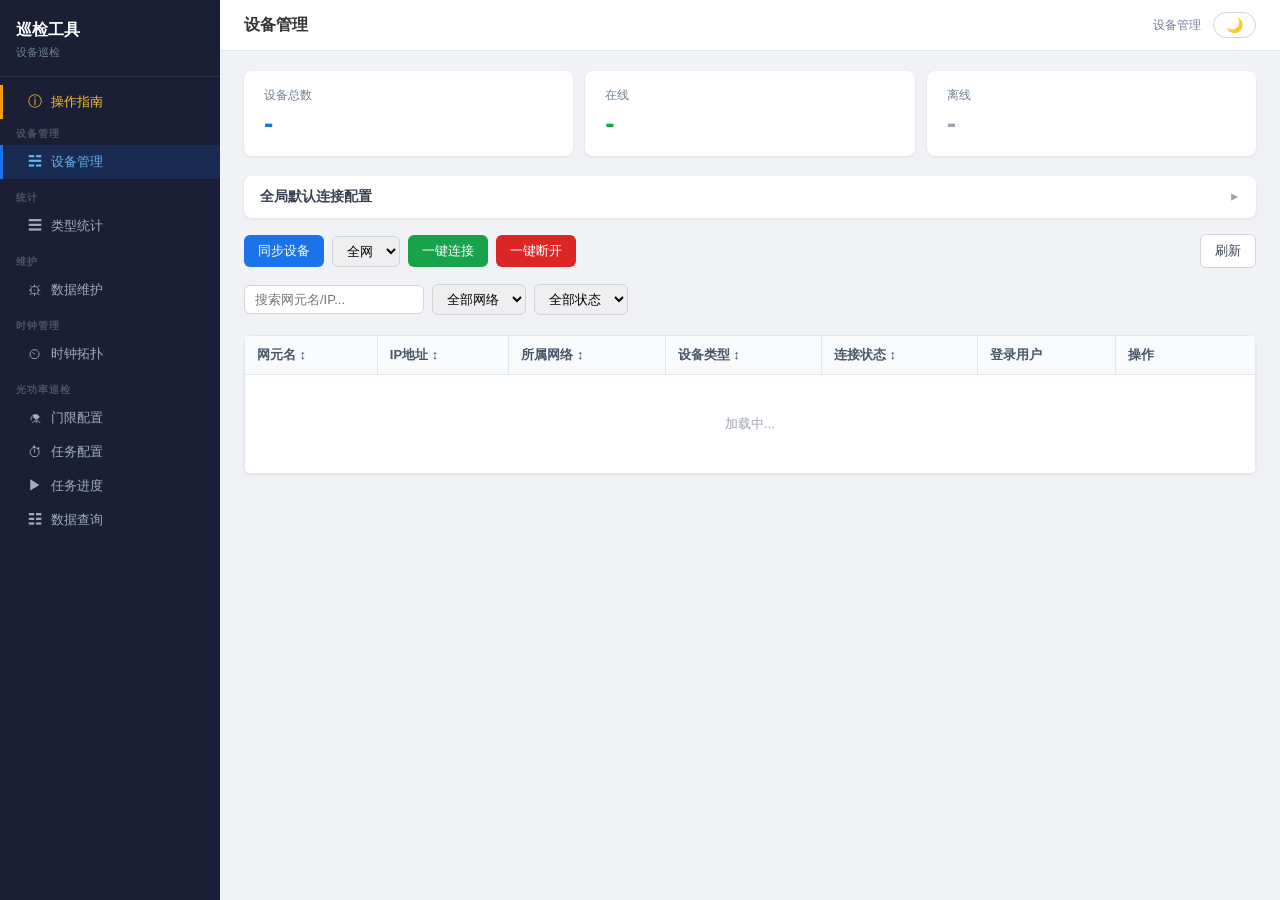
==== commit da05f017: "feat: 新增端口带宽利用率查询与展示 - 新增 BandwidthService：端口带宽查询、OID解析、十六进制通道位图解码、光功率数据合并 - 新增 BandwidthController：" ====
--- a/src/main/resources/static/index.html
+++ b/src/main/resources/static/index.html
@@ -560,6 +560,7 @@
                                 <th onclick="sortQueryBy('txPower')" style="cursor:pointer">发送功率(dBm) ↕</th>
                                 <th onclick="sortQueryBy('rxPower')" style="cursor:pointer">接收功率(dBm) ↕</th>
                                 <th>状态</th>
+                                <th>带宽利用率</th>
                                 <th>门限(发送)</th>
                                 <th>门限(接收)</th>
                                 <th onclick="sortQueryBy('inspectionTime')" style="cursor:pointer">巡检时间 ↕</th>
@@ -790,13 +791,21 @@
                         <div style="font-size:13px;font-weight:600;color:var(--text,#374151);margin-bottom:8px;">筛选条件</div>
                         <div class="form-group" style="margin-bottom:8px;">
                             <label style="font-size:12px;color:#6b7280;">网络</label>
-                            <input list="trendNetworkList" id="trendNetwork" placeholder="全部网络" style="width:100%;padding:5px 8px;border:1px solid #d1d5db;border-radius:6px;font-size:12px;">
-                            <datalist id="trendNetworkList"></datalist>
+                            <select id="trendNetwork" onchange="onTrendNetworkChange()" style="width:100%;padding:5px 8px;border:1px solid #d1d5db;border-radius:6px;font-size:12px;">
+                                <option value="">全部网络</option>
+                            </select>
+                        </div>
+                        <div class="form-group" style="margin-bottom:8px;">
+                            <label style="font-size:12px;color:#6b7280;">网元</label>
+                            <select id="trendNe" onchange="onTrendNeChange()" style="width:100%;padding:5px 8px;border:1px solid #d1d5db;border-radius:6px;font-size:12px;">
+                                <option value="">全部网元</option>
+                            </select>
                         </div>
                         <div class="form-group" style="margin-bottom:0;">
-                            <label style="font-size:12px;color:#6b7280;">网元 <span style="color:#dc2626;">*</span></label>
-                            <input list="trendNeList" id="trendNe" placeholder="请选择网元" style="width:100%;padding:5px 8px;border:1px solid #d1d5db;border-radius:6px;font-size:12px;">
-                            <datalist id="trendNeList"></datalist>
+                            <label style="font-size:12px;color:#6b7280;">端口 <span style="color:#dc2626;">*</span></label>
+                            <select id="trendPort" style="width:100%;padding:5px 8px;border:1px solid #d1d5db;border-radius:6px;font-size:12px;">
+                                <option value="">请选择端口</option>
+                            </select>
                         </div>
                     </div>
                     <!-- 图表模式切换 -->
@@ -824,21 +833,8 @@
                         <div id="trendChart" style="height:38vh;min-height:240px;background:var(--bg-card,#fff);border-radius:8px;"></div>
                     </div>
                     <!-- 表格 -->
-                    <div style="flex:1;overflow-y:auto;padding:0 24px 16px;">
-                        <table style="width:100%;font-size:13px;border-collapse:collapse;">
-                            <thead style="position:sticky;top:0;background:var(--bg,#fff);z-index:1;">
-                                <tr>
-                                    <th style="padding:8px 10px;text-align:left;border-bottom:2px solid var(--border,#e2e8f0);">网元</th>
-                                    <th style="padding:8px 10px;text-align:left;border-bottom:2px solid var(--border,#e2e8f0);">槽位</th>
-                                    <th style="padding:8px 10px;text-align:left;border-bottom:2px solid var(--border,#e2e8f0);">端口</th>
-                                    <th style="padding:8px 10px;text-align:left;border-bottom:2px solid var(--border,#e2e8f0);">端口名</th>
-                                    <th style="padding:8px 10px;text-align:left;border-bottom:2px solid var(--border,#e2e8f0);">模块类型</th>
-                                    <th style="padding:8px 10px;text-align:right;border-bottom:2px solid var(--border,#e2e8f0);">发送趋势</th>
-                                    <th style="padding:8px 10px;text-align:right;border-bottom:2px solid var(--border,#e2e8f0);">接收趋势</th>
-                                </tr>
-                            </thead>
-                            <tbody id="trendTable"></tbody>
-                        </table>
+                    <div style="flex:1;overflow:auto;padding:0 24px 16px;">
+                        <div id="trendTableWrap"></div>
                     </div>
                 </div>
             </div>
--- a/src/main/resources/static/css/style.css
+++ b/src/main/resources/static/css/style.css
@@ -48,8 +48,8 @@
 
 .table-wrap { background: #fff; border-radius: 8px; box-shadow: 0 1px 3px rgba(0,0,0,0.08); overflow: hidden; }
 table { width: 100%; border-collapse: collapse; font-size: 13px; }
-th { background: #f8fafc; padding: 10px 12px; text-align: left; font-weight: 600; color: #475569; border-bottom: 1px solid #e2e8f0; white-space: nowrap; }
-td { padding: 8px 12px; border-bottom: 1px solid #f1f5f9; }
+th { background: #f8fafc; padding: 10px 12px; text-align: left; font-weight: 600; color: #475569; border: 1px solid #e2e8f0; white-space: nowrap; }
+td { padding: 8px 12px; border: 1px solid #e2e8f0; }
 tr:hover td { background: #f8fafc; }
 .status-dot { width: 8px; height: 8px; border-radius: 50%; display: inline-block; margin-right: 6px; }
 .status-dot.online { background: #16a34a; }
@@ -60,6 +60,7 @@
 .badge-online { background: #dcfce7; color: #16a34a; }
 .badge-offline { background: #f3f4f6; color: #6b7280; }
 .badge-failed { background: #fee2e2; color: #dc2626; }
+.badge-bandwidth { background: #dbeafe; color: #1a73e8; }
 
 /* ===== Panel ===== */
 .panel { background: #fff; border-radius: 8px; box-shadow: 0 1px 3px rgba(0,0,0,0.08); margin-bottom: 16px; }
@@ -140,6 +141,7 @@
 body[data-theme="dark"] .badge-online { background: var(--badge-online-bg); color: var(--badge-online-text); }
 body[data-theme="dark"] .badge-offline { background: var(--badge-offline-bg); color: var(--badge-offline-text); }
 body[data-theme="dark"] .badge-failed { background: var(--badge-failed-bg); color: var(--badge-failed-text); }
+body[data-theme="dark"] .badge-bandwidth { background: #1e3a5f; color: #63b3ed; }
 body[data-theme="dark"] .form-group input,
 body[data-theme="dark"] .form-group select,
 body[data-theme="dark"] input[type="text"],
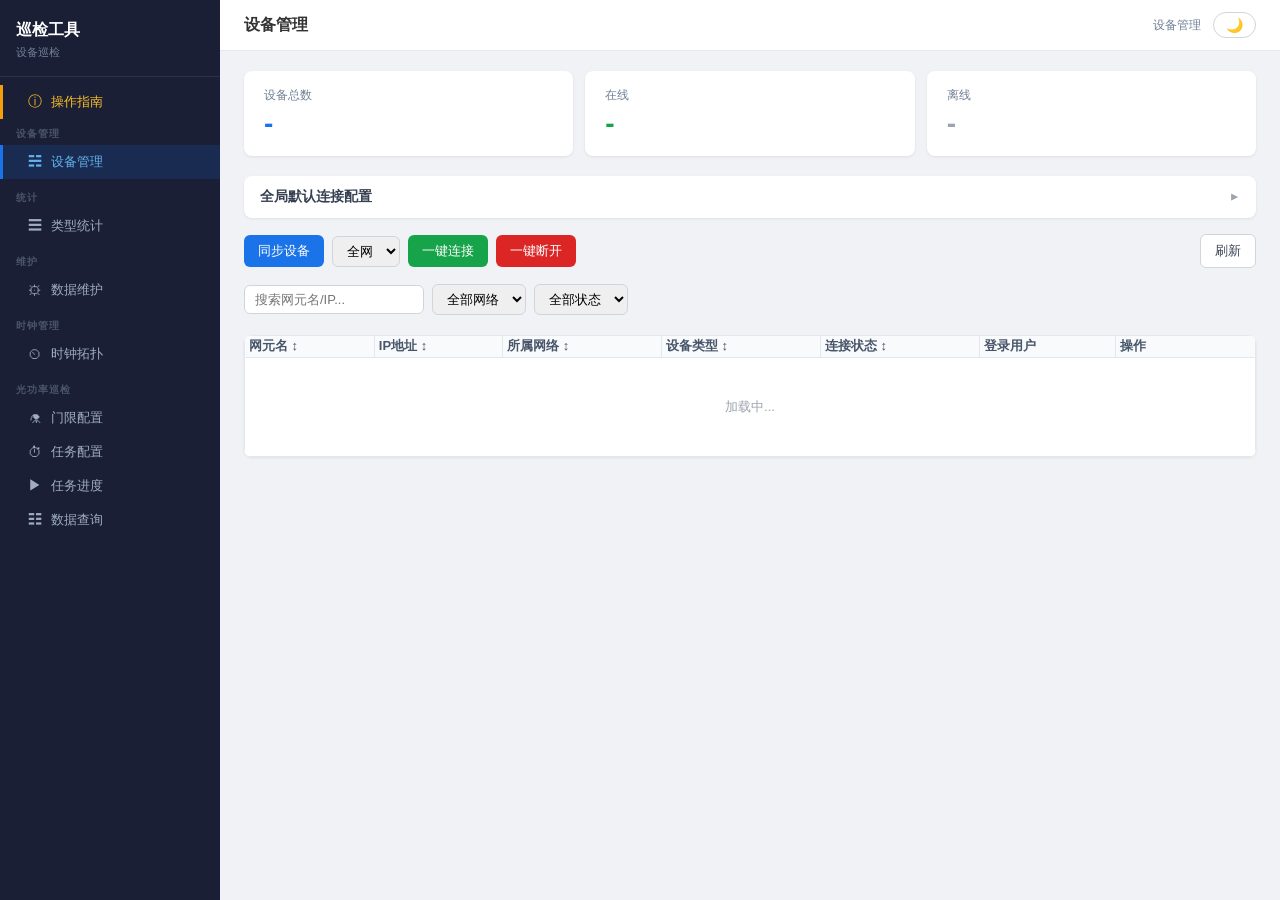
==== commit d5a5097b: "refactor: 同步改从 Uniview 实时取数，并维修一轮代码评审问题 同步与资产统计（重构） - 删除 MySQL 实体/仓储、BandwidthService、SyncConfig、Sta" ====
--- a/src/main/resources/static/index.html
+++ b/src/main/resources/static/index.html
@@ -176,22 +176,24 @@
 
             <!-- ========== 类型统计页 ========== -->
             <div class="page" id="page-stats">
-                <div class="cards" style="grid-template-columns: repeat(4, 1fr);">
+                <div class="cards" style="grid-template-columns: repeat(5, 1fr);">
+                    <div class="card"><div class="label">网络数</div><div class="value" style="color:#ea580c" id="stNetwork">-</div></div>
                     <div class="card"><div class="label">网元总数</div><div class="value blue" id="stNe">-</div></div>
                     <div class="card"><div class="label">盘总数</div><div class="value" style="color:#7c3aed" id="stSlot">-</div></div>
                     <div class="card"><div class="label">端口总数</div><div class="value green" id="stPort">-</div></div>
-                    <div class="card"><div class="label">网络数</div><div class="value" style="color:#ea580c" id="stNetwork">-</div></div>
+                    <div class="card"><div class="label">链路总数</div><div class="value" style="color:#0891b2" id="stLink">-</div></div>
                 </div>
 
                 <div class="toolbar">
-                    <label style="font-size:13px;color:#6b7280;">网络：</label>
+                    <label style="font-size:13px;color:#6b7280;">统计类型：</label>
+                    <div style="display:flex;gap:2px;">
+                        <button class="btn btn-sm stats-type-btn active" data-stats="ne" onclick="switchStatsType('ne',this)">网元类型</button>
+                        <button class="btn btn-sm stats-type-btn" data-stats="slot" onclick="switchStatsType('slot',this)">盘类型</button>
+                        <button class="btn btn-sm stats-type-btn" data-stats="port" onclick="switchStatsType('port',this)">端口类型</button>
+                    </div>
+                    <label style="font-size:13px;color:#6b7280;margin-left:8px;">网络：</label>
                     <input list="statsNetworkList" id="statsNetwork" placeholder="全部网络" style="padding:6px 10px;border:1px solid #d1d5db;border-radius:6px;font-size:13px;width:160px;">
                     <datalist id="statsNetworkList"></datalist>
-                    <label style="font-size:13px;color:#6b7280;margin-left:8px;">口径：</label>
-                    <select id="statsScope" style="padding:6px 10px;border:1px solid #d1d5db;border-radius:6px;font-size:13px;">
-                        <option value="inventory">库存口径</option>
-                        <option value="online">在线口径</option>
-                    </select>
                     <button class="btn btn-primary btn-sm" onclick="loadStats()">筛选</button>
                     <div class="toolbar-right">
                         <div style="display:flex;gap:2px;">
@@ -221,41 +223,20 @@
             <!-- ========== 门限配置页 ========== -->
             <div class="page" id="page-threshold">
                 <div style="background:#f0f7ff;border:1px solid #bfdbfe;border-radius:8px;padding:12px 16px;margin-bottom:16px;font-size:13px;color:#1e40af;">
-                    匹配优先级：<b>MODULE（模块类型匹配）</b> > <b>GLOBAL（全局默认）</b>。修改后即时生效，无需重新采集。
-                </div>
-
-                <!-- 全局默认门限 -->
-                <div class="panel">
-                    <div class="panel-header" onclick="togglePanel(this)">
-                        <h3>全局默认门限（兜底）</h3>
-                        <span class="toggle">&#9660;</span>
-                    </div>
-                    <div class="panel-body">
-                        <div class="form-row" id="globalThresholdView">
-                            <div class="form-group"><label>接收低门限 (dBm)</label><input type="number" id="gRxLow" step="0.1" style="width:100px"></div>
-                            <div class="form-group"><label>接收高门限 (dBm)</label><input type="number" id="gRxHigh" step="0.1" style="width:100px"></div>
-                            <div class="form-group"><label>发送低门限 (dBm)</label><input type="number" id="gTxLow" step="0.1" style="width:100px"></div>
-                            <div class="form-group"><label>发送高门限 (dBm)</label><input type="number" id="gTxHigh" step="0.1" style="width:100px"></div>
-                            <div class="form-group" style="justify-content:flex-end">
-                                <button class="btn btn-primary btn-sm" onclick="saveGlobalThreshold()">保存</button>
-                            </div>
-                        </div>
-                        <div id="globalThresholdMsg" style="font-size:12px;color:#16a34a;margin-top:6px;display:none"></div>
-                    </div>
-                </div>
-
-                <!-- 模块类型规则 -->
+                    每个模块类型已预置标准默认门限值，您可以修改这些值。修改后即时生效，无需重新采集。
+                </div>
+
+                <!-- 模块类型门限规则 -->
                 <div style="display:flex;align-items:center;justify-content:space-between;margin-bottom:8px;">
-                    <h3 style="font-size:14px;font-weight:600;color:#374151;">模块类型规则</h3>
+                    <h3 style="font-size:14px;font-weight:600;color:#374151;">模块类型门限规则</h3>
                     <div style="display:flex;gap:8px;">
                         <button class="btn btn-outline btn-sm" onclick="loadThresholds()">刷新</button>
-                        <button class="btn btn-primary btn-sm" onclick="openThresholdModal('MODULE')" title="为指定模块类型配置独立的光功率门限">新增规则</button>
                     </div>
                 </div>
                 <div class="table-wrap" style="margin-bottom:20px;">
                     <table>
                         <thead>
-                            <tr><th>模块类型 (moduleTypeKey)</th><th>接收低 (dBm)</th><th>接收高 (dBm)</th><th>发送低 (dBm)</th><th>发送高 (dBm)</th><th>说明</th><th style="width:100px">操作</th></tr>
+                            <tr><th>模块类型</th><th>说明</th><th>发送低 (dBm)</th><th>发送高 (dBm)</th><th>接收低 (dBm)</th><th>接收高 (dBm)</th><th style="width:80px">操作</th></tr>
                         </thead>
                         <tbody id="moduleThresholdTable">
                             <tr><td colspan="7" class="loading">加载中...</td></tr>
@@ -298,7 +279,7 @@
                                 保存无效记录
                             </label>
                         </div>
-                        <div style="font-size:12px;color:#9ca3af;margin-top:8px;">并发设备数：多设备同时采集的线程数；保留轮次：超龄轮次自动清理<br>自动连接：未在线设备跳过采集；自动断开：巡检结束后释放所有设备连接<br>保存无效记录：关闭后不保存无法采集光功率的端口记录（如不支持光功率、查询无响应）</div>
+                        <div style="font-size:12px;color:#9ca3af;margin-top:8px;">并发设备数：多设备同时采集的线程数；保留轮次：超龄轮次自动清理<br>自动连接：未在线设备跳过采集；自动断开：巡检结束后释放所有设备连接<br>保存无效记录：关闭后不保存无法采集光功率的端口记录（如不支持光功率、查询无响应）<br>巡检范围为链路（dmconnection cid=100），端口信息随链路两端一并采集</div>
                         <div style="margin-top:10px;">
                             <button class="btn btn-outline btn-sm" onclick="loadCollectParams()">查询</button>
                             <button class="btn btn-primary btn-sm" onclick="saveCollectParams()">保存</button>
@@ -449,34 +430,35 @@
                         <span class="toggle">&#9660;</span>
                     </div>
                     <div class="panel-body">
-                        <div class="cards" style="margin-bottom:12px;">
-                            <div class="card"><div class="label">总端口</div><div class="value blue" id="sumPorts">-</div></div>
-                            <div class="card"><div class="label">支持光功率</div><div class="value green" id="sumSupported">-</div></div>
-                            <div class="card"><div class="label">越限端口</div><div class="value red" id="sumOver">-</div></div>
+                        <div class="cards" style="margin-bottom:12px;grid-template-columns:repeat(5,1fr);">
+                            <div class="card"><div class="label">链路总数</div><div class="value blue" id="sumLinks">-</div></div>
+                            <div class="card"><div class="label">正常</div><div class="value green" id="sumNormal">-</div></div>
+                            <div class="card"><div class="label">异常</div><div class="value red" id="sumAbnormal">-</div></div>
+                            <div class="card"><div class="label">无光</div><div class="value red" id="sumNoLight">-</div></div>
                             <div class="card"><div class="label">巡检耗时</div><div class="value" id="sumDuration" style="color:#6b7280">-</div></div>
                         </div>
                         <div style="font-size:13px;font-weight:600;color:#374151;margin-bottom:8px;">按模块类型统计</div>
                         <div class="table-wrap">
                             <table>
-                                <thead><tr><th>模块类型</th><th>总数</th><th>越限</th></tr></thead>
+                                <thead><tr><th>模块类型</th><th>采集端数</th><th>异常</th></tr></thead>
                                 <tbody id="sumModuleTable"><tr><td colspan="3" class="empty">暂无数据</td></tr></tbody>
                             </table>
                         </div>
-                        <div id="sumDeviceTypeSection" style="display:none;margin-top:12px;">
-                            <div style="font-size:13px;font-weight:600;color:#374151;margin-bottom:8px;">按设备类型统计</div>
+                        <div id="sumNeTypeSection" style="display:none;margin-top:12px;">
+                            <div style="font-size:13px;font-weight:600;color:#374151;margin-bottom:8px;">按网元类型统计</div>
                             <div class="table-wrap">
                                 <table>
-                                    <thead><tr><th>设备类型</th><th>总端口</th><th>支持</th><th>越限</th></tr></thead>
-                                    <tbody id="sumDeviceTypeTable"><tr><td colspan="4" class="empty">暂无数据</td></tr></tbody>
+                                    <thead><tr><th>网元类型</th><th>涉及链路</th><th>异常</th></tr></thead>
+                                    <tbody id="sumNeTypeTable"><tr><td colspan="3" class="empty">暂无数据</td></tr></tbody>
                                 </table>
                             </div>
                         </div>
                         <div id="sumTopAnomalySection" style="display:none;margin-top:12px;">
-                            <div style="font-size:13px;font-weight:600;color:#374151;margin-bottom:8px;">越限端口 TOP 10</div>
+                            <div style="font-size:13px;font-weight:600;color:#374151;margin-bottom:8px;">异常明细 TOP 10</div>
                             <div class="table-wrap">
                                 <table>
-                                    <thead><tr><th>网元</th><th>槽位</th><th>端口</th><th>端口名</th><th>发送功率</th><th>接收功率</th><th>状态</th></tr></thead>
-                                    <tbody id="sumTopAnomalyTable"><tr><td colspan="7" class="empty">暂无数据</td></tr></tbody>
+                                    <thead><tr><th>端</th><th>链路名称</th><th>网元</th><th>端口</th><th>模块类型</th><th>发送功率</th><th>接收功率</th><th>状态</th></tr></thead>
+                                    <tbody id="sumTopAnomalyTable"><tr><td colspan="8" class="empty">暂无数据</td></tr></tbody>
                                 </table>
                             </div>
                         </div>
@@ -514,29 +496,10 @@
                     <label style="font-size:13px;color:#6b7280;margin-left:8px;">网元：</label>
                     <input list="queryNeList" id="queryNe" placeholder="全部" style="padding:6px 10px;border:1px solid #d1d5db;border-radius:6px;font-size:13px;width:160px;">
                     <datalist id="queryNeList"></datalist>
-                    <label style="font-size:13px;color:#6b7280;margin-left:8px;">状态：</label>
-                    <select id="queryStatus" onchange="loadQueryResults()" style="padding:6px 10px;border:1px solid #d1d5db;border-radius:6px;font-size:13px;">
-                        <option value="">全部</option>
-                        <option value="0">正常</option>
-                        <option value="1">劣化</option>
-                        <option value="2">过载</option>
-                        <option value="-1">无效</option>
-                    </select>
-                    <label style="display:flex;align-items:center;gap:4px;font-size:13px;color:#6b7280;margin-left:8px;cursor:pointer;">
-                        <input type="checkbox" id="queryShowInvalid" checked onchange="loadQueryResults()" style="width:14px;height:14px;cursor:pointer;">
-                        显示无效
-                    </label>
-                    <label style="display:flex;align-items:center;gap:4px;font-size:13px;color:#6b7280;margin-left:8px;cursor:pointer;">
-                        <input type="checkbox" id="queryWatchedOnly" onchange="loadQueryResults()" style="width:14px;height:14px;cursor:pointer;">
-                        仅关注
-                    </label>
-                    <input type="text" id="querySearch" placeholder="搜索网元/端口名/ID..." oninput="searchQuery(this.value)" style="padding:6px 10px;border:1px solid #d1d5db;border-radius:6px;font-size:13px;width:180px;margin-left:8px;">
+                    <input type="text" id="querySearch" placeholder="搜索链路/网元/端口名..." oninput="searchQuery(this.value)" style="padding:6px 10px;border:1px solid #d1d5db;border-radius:6px;font-size:13px;width:180px;margin-left:8px;">
                     <button class="btn btn-primary btn-sm" onclick="loadQueryResults()">查询</button>
                     <div class="toolbar-right">
-                        <button class="btn btn-outline btn-sm" onclick="expandAll()">全部展开</button>
-                        <button class="btn btn-outline btn-sm" onclick="collapseAll()">全部收缩</button>
                         <button class="btn btn-outline btn-sm" onclick="exportExcel()" title="将当前筛选结果导出为 Excel 文件">导出 Excel</button>
-                        <button class="btn btn-outline btn-sm" onclick="openTrendModal()" title="选择多个轮次进行趋势分析">趋势分析</button>
                     </div>
                 </div>
 
@@ -545,29 +508,10 @@
 
                 <!-- 数据表格 -->
                 <div class="table-wrap">
-                    <table>
-                        <thead>
-                            <tr>
-                                <th onclick="sortQueryBy('neName')" style="cursor:pointer">网元名 ↕</th>
-                                <th style="width:36px;text-align:center;">关注</th>
-                                <th onclick="sortQueryBy('slotNo')" style="cursor:pointer">槽位 ↕</th>
-                                <th onclick="sortQueryBy('portNo')" style="cursor:pointer">端口 ↕</th>
-                                <th onclick="sortQueryBy('portName')" style="cursor:pointer">端口名称 ↕</th>
-                                <th onclick="sortQueryBy('laserWave')" style="cursor:pointer">波长 ↕</th>
-                                <th onclick="sortQueryBy('moduleTypeKey')" style="cursor:pointer">激光器类型 ↕</th>
-                                <th>激光器状态</th>
-                                <th onclick="sortQueryBy('vendorName')" style="cursor:pointer">生产厂商 ↕</th>
-                                <th onclick="sortQueryBy('txPower')" style="cursor:pointer">发送功率(dBm) ↕</th>
-                                <th onclick="sortQueryBy('rxPower')" style="cursor:pointer">接收功率(dBm) ↕</th>
-                                <th>状态</th>
-                                <th>带宽利用率</th>
-                                <th>门限(发送)</th>
-                                <th>门限(接收)</th>
-                                <th onclick="sortQueryBy('inspectionTime')" style="cursor:pointer">巡检时间 ↕</th>
-                            </tr>
-                        </thead>
+                    <table id="queryTableContainer">
+                        <thead id="queryTableHead"></thead>
                         <tbody id="queryTable">
-                            <tr><td colspan="14" class="loading">加载中...</td></tr>
+                            <tr><td colspan="26" class="loading">加载中...</td></tr>
                         </tbody>
                     </table>
                 </div>
@@ -654,15 +598,22 @@
                 <div class="card" style="margin-top:16px;">
                     <div class="card-title">MySQL → SQLite 数据同步</div>
                     <div style="font-size:13px;color:#6b7280;margin-bottom:16px;">
-                        将 MySQL 老网管库中的数据同步到本地 SQLite，同步后所有查询走 SQLite（离线可用）。
+                        选择需要同步的网络，按网络过滤数据并同步到本地 SQLite（含冗余字段，离线可用）。
                         <br>同步完成后 MySQL 连接自动断开。
                     </div>
                     <div id="syncStatus" style="font-size:13px;color:#374151;margin-bottom:16px;line-height:1.8;">
                         加载中...
                     </div>
+                    <div style="margin-bottom:12px;">
+                        <div style="font-size:13px;font-weight:600;color:#374151;margin-bottom:8px;">选择同步网络</div>
+                        <div id="syncNetworkList" style="max-height:200px;overflow-y:auto;border:1px solid #e5e7eb;border-radius:6px;padding:8px;font-size:13px;">
+                            加载中...
+                        </div>
+                    </div>
                     <div class="toolbar" style="margin-bottom:0;">
-                        <button class="btn btn-success" onclick="syncEssential()" title="同步网元和端口等核心数据（速度快）">同步必要表</button>
-                        <button class="btn btn-primary" onclick="syncAll()" title="同步全部数据表（包含历史数据，耗时较长）">同步全部表</button>
+                        <button class="btn btn-success" onclick="executeSync()" title="按选中网络执行同步">执行同步</button>
+                        <button class="btn btn-outline" onclick="toggleAllNetworks()">全选/取消</button>
+                        <button class="btn btn-outline" onclick="loadNetworkList()">刷新网络列表</button>
                         <button class="btn btn-outline" onclick="loadSyncStatus()">刷新状态</button>
                     </div>
                     <div id="syncResult" style="margin-top:12px;font-size:12px;color:#6b7280;display:none;"></div>
@@ -760,119 +711,28 @@
         </div>
     </div>
 
-    <!-- 趋势分析弹窗 -->
-    <div class="modal-overlay hidden" id="trendModal" style="background:rgba(0,0,0,0.6);">
-        <div style="width:96vw;height:94vh;background:var(--bg,#fff);border-radius:12px;display:flex;flex-direction:column;overflow:hidden;box-shadow:0 20px 60px rgba(0,0,0,0.3);">
-            <!-- 顶栏 -->
-            <div style="padding:14px 24px;border-bottom:1px solid var(--border,#e2e8f0);display:flex;align-items:center;justify-content:space-between;flex-shrink:0;">
-                <h3 style="font-size:16px;font-weight:600;color:var(--text,#1f2937);">趋势分析</h3>
-                <div style="display:flex;align-items:center;gap:12px;">
-                    <button class="btn btn-primary btn-sm" onclick="runTrend()">查询趋势</button>
-                    <button class="btn btn-outline btn-sm" onclick="closeTrendModal()">关闭</button>
-                </div>
-            </div>
-            <!-- 内容区：左筛选 + 右图表+表格 -->
-            <div style="flex:1;display:flex;overflow:hidden;">
-                <!-- 左侧筛选面板 -->
-                <div style="width:280px;flex-shrink:0;border-right:1px solid var(--border,#e2e8f0);display:flex;flex-direction:column;overflow:hidden;">
-                    <!-- 轮次多选 -->
-                    <div style="padding:12px 16px;border-bottom:1px solid var(--border,#e2e8f0);">
-                        <div style="display:flex;align-items:center;justify-content:space-between;margin-bottom:8px;">
-                            <span style="font-size:13px;font-weight:600;color:var(--text,#374151);">选择轮次</span>
-                            <div style="display:flex;gap:6px;">
-                                <button class="btn btn-outline btn-sm" style="padding:2px 8px;font-size:11px;" onclick="trendSelectAllRounds()">全选</button>
-                                <button class="btn btn-outline btn-sm" style="padding:2px 8px;font-size:11px;" onclick="trendDeselectAllRounds()">清空</button>
-                            </div>
-                        </div>
-                        <div id="trendRoundList" style="max-height:240px;overflow-y:auto;font-size:12px;"></div>
-                    </div>
-                    <!-- 筛选条件 -->
-                    <div style="padding:12px 16px;border-bottom:1px solid var(--border,#e2e8f0);">
-                        <div style="font-size:13px;font-weight:600;color:var(--text,#374151);margin-bottom:8px;">筛选条件</div>
-                        <div class="form-group" style="margin-bottom:8px;">
-                            <label style="font-size:12px;color:#6b7280;">网络</label>
-                            <select id="trendNetwork" onchange="onTrendNetworkChange()" style="width:100%;padding:5px 8px;border:1px solid #d1d5db;border-radius:6px;font-size:12px;">
-                                <option value="">全部网络</option>
-                            </select>
-                        </div>
-                        <div class="form-group" style="margin-bottom:8px;">
-                            <label style="font-size:12px;color:#6b7280;">网元</label>
-                            <select id="trendNe" onchange="onTrendNeChange()" style="width:100%;padding:5px 8px;border:1px solid #d1d5db;border-radius:6px;font-size:12px;">
-                                <option value="">全部网元</option>
-                            </select>
-                        </div>
-                        <div class="form-group" style="margin-bottom:0;">
-                            <label style="font-size:12px;color:#6b7280;">端口 <span style="color:#dc2626;">*</span></label>
-                            <select id="trendPort" style="width:100%;padding:5px 8px;border:1px solid #d1d5db;border-radius:6px;font-size:12px;">
-                                <option value="">请选择端口</option>
-                            </select>
-                        </div>
-                    </div>
-                    <!-- 图表模式切换 -->
-                    <div style="padding:12px 16px;">
-                        <div style="font-size:13px;font-weight:600;color:var(--text,#374151);margin-bottom:8px;">图表模式</div>
-                        <div style="display:flex;flex-direction:column;gap:4px;">
-                            <label style="display:flex;align-items:center;gap:6px;font-size:12px;cursor:pointer;color:var(--text,#374151);">
-                                <input type="radio" name="trendChartMode" value="rx" checked onchange="switchTrendChart('rx')"> 接收功率趋势
-                            </label>
-                            <label style="display:flex;align-items:center;gap:6px;font-size:12px;cursor:pointer;color:var(--text,#374151);">
-                                <input type="radio" name="trendChartMode" value="tx" onchange="switchTrendChart('tx')"> 发送功率趋势
-                            </label>
-                            <label style="display:flex;align-items:center;gap:6px;font-size:12px;cursor:pointer;color:var(--text,#374151);">
-                                <input type="radio" name="trendChartMode" value="both" onchange="switchTrendChart('both')"> 综合（发送+接收）
-                            </label>
-                        </div>
-                    </div>
-                </div>
-                <!-- 右侧内容 -->
-                <div style="flex:1;display:flex;flex-direction:column;overflow:hidden;">
-                    <!-- 摘要 -->
-                    <div id="trendSummary" style="padding:8px 24px;font-size:13px;color:#6b7280;border-bottom:1px solid var(--border,#f1f5f9);flex-shrink:0;"></div>
-                    <!-- 图表 -->
-                    <div id="trendChartBox" style="flex-shrink:0;padding:12px 24px;">
-                        <div id="trendChart" style="height:38vh;min-height:240px;background:var(--bg-card,#fff);border-radius:8px;"></div>
-                    </div>
-                    <!-- 表格 -->
-                    <div style="flex:1;overflow:auto;padding:0 24px 16px;">
-                        <div id="trendTableWrap"></div>
-                    </div>
-                </div>
-            </div>
-        </div>
-    </div>
-
     <!-- 门限规则弹窗 -->
     <div class="modal-overlay hidden" id="thresholdModal">
         <div class="modal">
             <div class="modal-header">
-                <h3 id="thresholdModalTitle">新增门限规则</h3>
+                <h3>修改门限规则</h3>
                 <button class="modal-close" onclick="closeThresholdModal()">&times;</button>
             </div>
             <div class="modal-body">
                 <input type="hidden" id="thId">
-                <input type="hidden" id="thLevelType">
-                <!-- MODULE 类型：下拉选择 -->
-                <div class="form-group" style="margin-bottom:12px" id="thModuleSelectGroup">
+                <input type="hidden" id="thMatchKey">
+                <div class="form-group" style="margin-bottom:12px;">
                     <label>模块类型</label>
-                    <select id="thModuleSelect" style="width:100%;padding:6px 10px;border:1px solid #d1d5db;border-radius:6px;font-size:13px;" onchange="onModuleSelectChange()">
-                        <option value="">-- 请选择模块类型 --</option>
-                    </select>
-                    <div id="thModuleInfo" style="font-size:12px;color:#6b7280;margin-top:4px;"></div>
-                    <div id="thRefValues" style="display:none;margin-top:8px;padding:8px 12px;background:#fef3c7;border:1px solid #fcd34d;border-radius:6px;font-size:12px;color:#92400e;line-height:1.8;">
-                        <div style="font-weight:600;margin-bottom:2px;">ITU-T G.957 参考值</div>
-                        <div>发送功率范围：<span id="thRefTx" style="font-weight:500;"></span></div>
-                        <div>接收灵敏度范围：<span id="thRefRx" style="font-weight:500;"></span></div>
-                        <div style="color:#b45309;margin-top:2px;">提示：门限应覆盖标准范围并留有适当余量</div>
-                    </div>
+                    <div id="thMatchKeyDisplay" style="padding:6px 10px;background:#f3f4f6;border-radius:6px;font-size:13px;font-weight:500;"></div>
+                </div>
+                <div class="form-row" style="margin-bottom:12px;">
+                    <div class="form-group"><label>发送低门限 (dBm)</label><input type="number" id="thTxLow" step="0.1" style="width:100px"></div>
+                    <div class="form-group"><label>发送高门限 (dBm)</label><input type="number" id="thTxHigh" step="0.1" style="width:100px"></div>
                 </div>
                 <div class="form-row" style="margin-bottom:12px;">
                     <div class="form-group"><label>接收低门限 (dBm)</label><input type="number" id="thRxLow" step="0.1" style="width:100px"></div>
                     <div class="form-group"><label>接收高门限 (dBm)</label><input type="number" id="thRxHigh" step="0.1" style="width:100px"></div>
                 </div>
-                <div class="form-row" style="margin-bottom:12px;">
-                    <div class="form-group"><label>发送低门限 (dBm)</label><input type="number" id="thTxLow" step="0.1" style="width:100px"></div>
-                    <div class="form-group"><label>发送高门限 (dBm)</label><input type="number" id="thTxHigh" step="0.1" style="width:100px"></div>
-                </div>
                 <div class="form-group">
                     <label>说明</label>
                     <input type="text" id="thDesc" placeholder="可选">
--- a/src/main/resources/static/css/style.css
+++ b/src/main/resources/static/css/style.css
@@ -46,11 +46,13 @@
 .btn-sm { padding: 4px 10px; font-size: 12px; }
 .toolbar-right { margin-left: auto; }
 
-.table-wrap { background: #fff; border-radius: 8px; box-shadow: 0 1px 3px rgba(0,0,0,0.08); overflow: hidden; }
-table { width: 100%; border-collapse: collapse; font-size: 13px; }
-th { background: #f8fafc; padding: 10px 12px; text-align: left; font-weight: 600; color: #475569; border: 1px solid #e2e8f0; white-space: nowrap; }
-td { padding: 8px 12px; border: 1px solid #e2e8f0; }
-tr:hover td { background: #f8fafc; }
+.table-wrap { background: #fff; border-radius: 8px; box-shadow: 0 1px 3px rgba(0,0,0,0.08); overflow-x: auto; }
+table { border-collapse: collapse; font-size: 13px; min-width: 100%; }
+th { background: #f8fafc; padding: 2px 4px; text-align: left; font-weight: 600; color: #475569; border: 1px solid #e2e8f0; white-space: normal; line-height: 1.3; vertical-align: middle; }
+td { padding: 1px 1px; border: 1px solid #e2e8f0; }
+tbody tr:nth-child(even) td { background: #f8fafc; }
+tbody tr:nth-child(odd) td { background: #fff; }
+tr:hover td { background: #e8f4fd; }
 .status-dot { width: 8px; height: 8px; border-radius: 50%; display: inline-block; margin-right: 6px; }
 .status-dot.online { background: #16a34a; }
 .status-dot.offline { background: #d1d5db; }
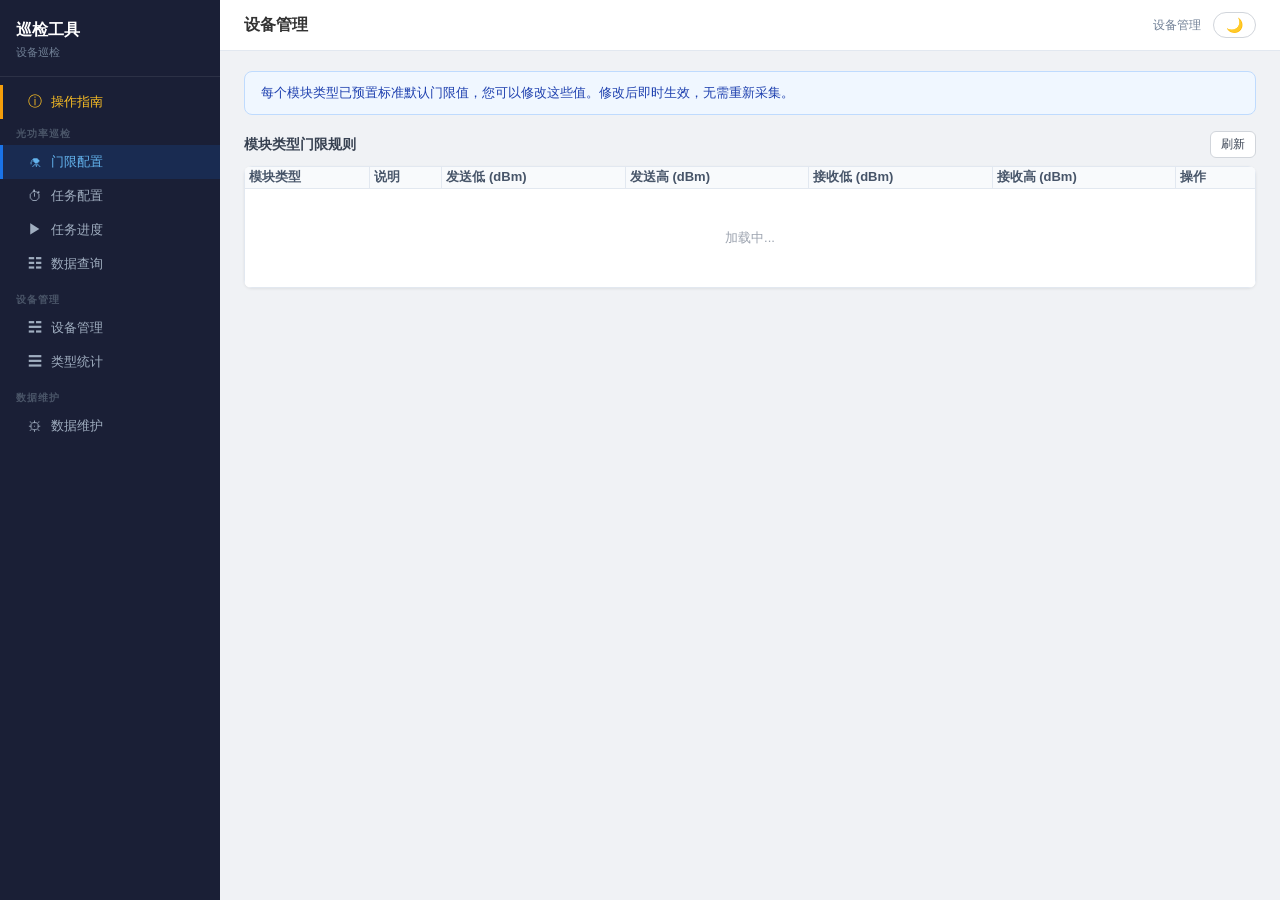
==== commit 4a24acc0: "feat: 18项UI/UX改进 + 删除时钟拓扑模块 - 删除时钟拓扑页面及相关代码（clock.js/ClockInspectionService/clock.yaml） - 侧边栏重组：巡检为主" ====
--- a/src/main/resources/static/index.html
+++ b/src/main/resources/static/index.html
@@ -19,42 +19,33 @@
                 <span class="icon">&#9432;</span> 操作指南
             </div>
             <div class="nav-group">
+                <div class="nav-group-title">光功率巡检</div>
+                <div class="nav-item active" data-page="page-threshold" onclick="switchPage(this)">
+                    <span class="icon">&#9879;</span> 门限配置
+                </div>
+                <div class="nav-item" data-page="page-task" onclick="switchPage(this)">
+                    <span class="icon">&#9201;</span> 任务配置
+                </div>
+                <div class="nav-item" data-page="page-progress" onclick="switchPage(this)">
+                    <span class="icon">&#9654;</span> 任务进度
+                </div>
+                <div class="nav-item" data-page="page-query" onclick="switchPage(this)">
+                    <span class="icon">&#9783;</span> 数据查询
+                </div>
+            </div>
+            <div class="nav-group">
                 <div class="nav-group-title">设备管理</div>
-                <div class="nav-item active" data-page="page-device" onclick="switchPage(this)">
+                <div class="nav-item" data-page="page-device" onclick="switchPage(this)">
                     <span class="icon">&#9781;</span> 设备管理
                 </div>
-            </div>
-            <div class="nav-group">
-                <div class="nav-group-title">统计</div>
                 <div class="nav-item" data-page="page-stats" onclick="switchPage(this)">
                     <span class="icon">&#9776;</span> 类型统计
                 </div>
             </div>
             <div class="nav-group">
-                <div class="nav-group-title">维护</div>
+                <div class="nav-group-title">数据维护</div>
                 <div class="nav-item" data-page="page-maintenance" onclick="switchPage(this)">
                     <span class="icon">&#9881;</span> 数据维护
-                </div>
-            </div>
-            <div class="nav-group">
-                <div class="nav-group-title">时钟管理</div>
-                <div class="nav-item" data-page="page-clock" onclick="switchPage(this)">
-                    <span class="icon">&#9202;</span> 时钟拓扑
-                </div>
-            </div>
-            <div class="nav-group">
-                <div class="nav-group-title">光功率巡检</div>
-                <div class="nav-item" data-page="page-threshold" onclick="switchPage(this)">
-                    <span class="icon">&#9879;</span> 门限配置
-                </div>
-                <div class="nav-item" data-page="page-task" onclick="switchPage(this)">
-                    <span class="icon">&#9201;</span> 任务配置
-                </div>
-                <div class="nav-item" data-page="page-progress" onclick="switchPage(this)">
-                    <span class="icon">&#9654;</span> 任务进度
-                </div>
-                <div class="nav-item" data-page="page-query" onclick="switchPage(this)">
-                    <span class="icon">&#9783;</span> 数据查询
                 </div>
             </div>
         </div>
@@ -84,7 +75,7 @@
             </div>
 
             <!-- ========== 设备管理页 ========== -->
-            <div class="page active" id="page-device">
+            <div class="page" id="page-device">
                 <!-- 统计卡片 -->
                 <div class="cards">
                     <div class="card"><div class="label">设备总数</div><div class="value blue" id="devTotal">-</div></div>
@@ -180,16 +171,16 @@
                     <div class="card"><div class="label">网络数</div><div class="value" style="color:#ea580c" id="stNetwork">-</div></div>
                     <div class="card"><div class="label">网元总数</div><div class="value blue" id="stNe">-</div></div>
                     <div class="card"><div class="label">盘总数</div><div class="value" style="color:#7c3aed" id="stSlot">-</div></div>
-                    <div class="card"><div class="label">端口总数</div><div class="value green" id="stPort">-</div></div>
                     <div class="card"><div class="label">链路总数</div><div class="value" style="color:#0891b2" id="stLink">-</div></div>
+                    <div class="card"><div class="label">需巡检端口</div><div class="value green" id="stInspectionPorts">-</div></div>
                 </div>
 
                 <div class="toolbar">
-                    <label style="font-size:13px;color:#6b7280;">统计类型：</label>
-                    <div style="display:flex;gap:2px;">
-                        <button class="btn btn-sm stats-type-btn active" data-stats="ne" onclick="switchStatsType('ne',this)">网元类型</button>
-                        <button class="btn btn-sm stats-type-btn" data-stats="slot" onclick="switchStatsType('slot',this)">盘类型</button>
-                        <button class="btn btn-sm stats-type-btn" data-stats="port" onclick="switchStatsType('port',this)">端口类型</button>
+                    <label style="font-size:13px;color:#6b7280;">统计维度：</label>
+                    <div class="stats-tab-group">
+                        <button class="stats-tab active" data-stats="ne" onclick="switchStatsType('ne',this)">网元类型</button>
+                        <button class="stats-tab" data-stats="slot" onclick="switchStatsType('slot',this)">盘类型</button>
+                        <button class="stats-tab" data-stats="port" onclick="switchStatsType('port',this)">端口类型</button>
                     </div>
                     <label style="font-size:13px;color:#6b7280;margin-left:8px;">网络：</label>
                     <input list="statsNetworkList" id="statsNetwork" placeholder="全部网络" style="padding:6px 10px;border:1px solid #d1d5db;border-radius:6px;font-size:13px;width:160px;">
@@ -199,7 +190,6 @@
                         <div style="display:flex;gap:2px;">
                             <button class="btn btn-sm stats-chart-btn active" data-type="bar" onclick="switchStatsChart('bar',this)">柱状图</button>
                             <button class="btn btn-sm stats-chart-btn" data-type="pie" onclick="switchStatsChart('pie',this)">饼图</button>
-                            <button class="btn btn-sm stats-chart-btn" data-type="line" onclick="switchStatsChart('line',this)">折线图</button>
                         </div>
                     </div>
                 </div>
@@ -221,7 +211,7 @@
             </div>
 
             <!-- ========== 门限配置页 ========== -->
-            <div class="page" id="page-threshold">
+            <div class="page active" id="page-threshold">
                 <div style="background:#f0f7ff;border:1px solid #bfdbfe;border-radius:8px;padding:12px 16px;margin-bottom:16px;font-size:13px;color:#1e40af;">
                     每个模块类型已预置标准默认门限值，您可以修改这些值。修改后即时生效，无需重新采集。
                 </div>
@@ -430,11 +420,12 @@
                         <span class="toggle">&#9660;</span>
                     </div>
                     <div class="panel-body">
-                        <div class="cards" style="margin-bottom:12px;grid-template-columns:repeat(5,1fr);">
+                        <div class="cards" style="margin-bottom:12px;grid-template-columns:repeat(6,1fr);">
                             <div class="card"><div class="label">链路总数</div><div class="value blue" id="sumLinks">-</div></div>
                             <div class="card"><div class="label">正常</div><div class="value green" id="sumNormal">-</div></div>
                             <div class="card"><div class="label">异常</div><div class="value red" id="sumAbnormal">-</div></div>
                             <div class="card"><div class="label">无光</div><div class="value red" id="sumNoLight">-</div></div>
+                            <div class="card"><div class="label">有误码</div><div class="value" style="color:#ea580c" id="sumError">-</div></div>
                             <div class="card"><div class="label">巡检耗时</div><div class="value" id="sumDuration" style="color:#6b7280">-</div></div>
                         </div>
                         <div style="font-size:13px;font-weight:600;color:#374151;margin-bottom:8px;">按模块类型统计</div>
@@ -502,6 +493,41 @@
                         <button class="btn btn-outline btn-sm" onclick="exportExcel()" title="将当前筛选结果导出为 Excel 文件">导出 Excel</button>
                     </div>
                 </div>
+                <!-- 第二行筛选 -->
+                <div class="toolbar" style="margin-bottom:12px;">
+                    <div class="filter-group">
+                        <label>光模块：</label>
+                        <select id="filterModuleType" onchange="applyFilterAndSort()">
+                            <option value="">全部</option>
+                        </select>
+                    </div>
+                    <div class="filter-group">
+                        <label>异常状态：</label>
+                        <select id="filterAnomaly" onchange="applyFilterAndSort()">
+                            <option value="">全部</option>
+                            <option value="正常">正常</option>
+                            <option value="过高">过高</option>
+                            <option value="过低">过低</option>
+                            <option value="无光">无光</option>
+                        </select>
+                    </div>
+                    <div class="filter-group">
+                        <label>误码：</label>
+                        <select id="filterError" onchange="applyFilterAndSort()">
+                            <option value="">全部</option>
+                            <option value="yes">有误码</option>
+                            <option value="no">无误码</option>
+                        </select>
+                    </div>
+                    <div class="filter-group">
+                        <label>带宽利用率：</label>
+                        <select id="filterBandwidth" onchange="applyFilterAndSort()">
+                            <option value="">全部</option>
+                            <option value="high">高(≥70%)</option>
+                            <option value="normal">正常(&lt;70%)</option>
+                        </select>
+                    </div>
+                </div>
 
                 <!-- 上方分页 -->
                 <div id="queryPaginationTop" style="display:none;align-items:center;gap:8px;margin-bottom:10px;"></div>
@@ -521,33 +547,6 @@
                 <div style="font-size:12px;color:#9ca3af;margin-top:8px;" id="queryCount"></div>
             </div>
 
-            <!-- ========== 时钟拓扑页 ========== -->
-            <div class="page" id="page-clock">
-                <!-- 统计卡片 -->
-                <div class="cards">
-                    <div class="card"><div class="label">网元总数</div><div class="value blue" id="clockTotal">-</div></div>
-                    <div class="card"><div class="label">锁定</div><div class="value green" id="clockLocked">-</div></div>
-                    <div class="card"><div class="label">保持</div><div class="value" style="color:#eab308" id="clockHoldover">-</div></div>
-                    <div class="card"><div class="label">自由振荡</div><div class="value red" id="clockFreeRun">-</div></div>
-                </div>
-
-                <!-- 工具栏 -->
-                <div class="toolbar">
-                    <button class="btn btn-primary" id="btnRefreshClock" onclick="refreshClockTopology()">刷新</button>
-                    <div class="toolbar-right">
-                        <span style="font-size:12px;color:#6b7280;">点击节点查看详情 | 拖拽调整布局 | 滚轮缩放</span>
-                    </div>
-                </div>
-
-                <!-- 拓扑图 -->
-                <div style="display:flex;gap:16px;">
-                    <div class="table-wrap" style="flex:1;">
-                        <div id="clockChart" style="width:100%;height:500px;"></div>
-                    </div>
-                    <div id="clockDetail" style="width:300px;display:none;background:white;border-radius:8px;box-shadow:0 1px 3px rgba(0,0,0,0.1);"></div>
-                </div>
-            </div>
-
             <!-- ========== 数据维护页 ========== -->
             <div class="page" id="page-maintenance">
                 <!-- MySQL 连接配置 -->
@@ -624,7 +623,7 @@
                     <div style="font-size:13px;color:#6b7280;margin-bottom:16px;">
                         勾选需要清除的数据类型，点击"清除选中"执行。清除后不可恢复，请谨慎操作。
                     </div>
-                    <div style="display:grid;grid-template-columns:1fr 1fr 1fr;gap:16px;margin-bottom:16px;">
+                    <div style="display:grid;grid-template-columns:1fr 1fr 1fr 1fr;gap:16px;margin-bottom:16px;">
                         <div style="border:1px solid #e5e7eb;border-radius:8px;padding:12px;">
                             <div style="font-size:13px;font-weight:600;color:#374151;margin-bottom:8px;border-bottom:1px solid #f1f5f9;padding-bottom:6px;">同步的数据</div>
                             <label style="display:flex;align-items:center;gap:6px;padding:3px 0;cursor:pointer;font-size:13px;">
@@ -652,17 +651,16 @@
                                 <input type="checkbox" class="clear-cb" value="inspectionRounds"> 巡检轮次
                             </label>
                         </div>
+                        <div style="border:1px solid #e5e7eb;border-radius:8px;padding:12px;">
+                            <div style="font-size:13px;font-weight:600;color:#374151;margin-bottom:8px;border-bottom:1px solid #f1f5f9;padding-bottom:6px;">其他数据</div>
+                            <label style="display:flex;align-items:center;gap:6px;padding:3px 0;cursor:pointer;font-size:13px;">
+                                <input type="checkbox" class="clear-cb" value="auditLogs"> 操作日志
+                            </label>
+                        </div>
                     </div>
                     <div style="display:flex;gap:10px;align-items:center;">
                         <button class="btn btn-outline btn-sm" onclick="toggleAllClearCb()">全选/取消</button>
                         <button class="btn btn-danger btn-sm" onclick="clearSelectedData()">清除选中</button>
-                    </div>
-                </div>
-                <div class="card" style="margin-top:16px;">
-                    <div class="card-title">系统信息</div>
-                    <div style="font-size:13px;color:#6b7280;line-height:2;">
-                        <div>SQLite 数据库：本地存储巡检记录、配置、轮次等</div>
-                        <div>MySQL 数据库：存储设备资产信息（网元、网络、端口等）</div>
                     </div>
                 </div>
                 <div class="card" style="margin-top:16px;">
@@ -721,25 +719,46 @@
             <div class="modal-body">
                 <input type="hidden" id="thId">
                 <input type="hidden" id="thMatchKey">
+                <input type="hidden" id="thPresetTxLow">
+                <input type="hidden" id="thPresetTxHigh">
+                <input type="hidden" id="thPresetRxLow">
+                <input type="hidden" id="thPresetRxHigh">
                 <div class="form-group" style="margin-bottom:12px;">
                     <label>模块类型</label>
                     <div id="thMatchKeyDisplay" style="padding:6px 10px;background:#f3f4f6;border-radius:6px;font-size:13px;font-weight:500;"></div>
                 </div>
                 <div class="form-row" style="margin-bottom:12px;">
-                    <div class="form-group"><label>发送低门限 (dBm)</label><input type="number" id="thTxLow" step="0.1" style="width:100px"></div>
-                    <div class="form-group"><label>发送高门限 (dBm)</label><input type="number" id="thTxHigh" step="0.1" style="width:100px"></div>
+                    <div class="form-group">
+                        <label>发送低门限 (dBm)</label>
+                        <input type="number" id="thTxLow" step="0.1" style="width:100px">
+                        <span class="preset-hint" id="thPresetTxLowHint"></span>
+                    </div>
+                    <div class="form-group">
+                        <label>发送高门限 (dBm)</label>
+                        <input type="number" id="thTxHigh" step="0.1" style="width:100px">
+                        <span class="preset-hint" id="thPresetTxHighHint"></span>
+                    </div>
                 </div>
                 <div class="form-row" style="margin-bottom:12px;">
-                    <div class="form-group"><label>接收低门限 (dBm)</label><input type="number" id="thRxLow" step="0.1" style="width:100px"></div>
-                    <div class="form-group"><label>接收高门限 (dBm)</label><input type="number" id="thRxHigh" step="0.1" style="width:100px"></div>
-                </div>
-                <div class="form-group">
+                    <div class="form-group">
+                        <label>接收低门限 (dBm)</label>
+                        <input type="number" id="thRxLow" step="0.1" style="width:100px">
+                        <span class="preset-hint" id="thPresetRxLowHint"></span>
+                    </div>
+                    <div class="form-group">
+                        <label>接收高门限 (dBm)</label>
+                        <input type="number" id="thRxHigh" step="0.1" style="width:100px">
+                        <span class="preset-hint" id="thPresetRxHighHint"></span>
+                    </div>
+                </div>
+                <div class="form-group" style="margin-bottom:12px;">
                     <label>说明</label>
                     <input type="text" id="thDesc" placeholder="可选">
                 </div>
             </div>
             <div class="modal-footer">
                 <button class="btn btn-outline" onclick="closeThresholdModal()">取消</button>
+                <button class="btn btn-outline" onclick="restoreThresholdDefaults()" style="margin-right:auto;">恢复默认</button>
                 <button class="btn btn-primary" onclick="saveThreshold()">保存</button>
             </div>
         </div>
--- a/src/main/resources/static/css/style.css
+++ b/src/main/resources/static/css/style.css
@@ -50,8 +50,8 @@
 table { border-collapse: collapse; font-size: 13px; min-width: 100%; }
 th { background: #f8fafc; padding: 2px 4px; text-align: left; font-weight: 600; color: #475569; border: 1px solid #e2e8f0; white-space: normal; line-height: 1.3; vertical-align: middle; }
 td { padding: 1px 1px; border: 1px solid #e2e8f0; }
-tbody tr:nth-child(even) td { background: #f8fafc; }
-tbody tr:nth-child(odd) td { background: #fff; }
+tbody tr:nth-child(even) td { background: var(--row-alt, #f8fafc); }
+tbody tr:nth-child(odd) td { background: var(--row-bg, #fff); }
 tr:hover td { background: #e8f4fd; }
 .status-dot { width: 8px; height: 8px; border-radius: 50%; display: inline-block; margin-right: 6px; }
 .status-dot.online { background: #16a34a; }
@@ -97,6 +97,35 @@
 .stats-chart-btn:first-child { border-radius: 4px 0 0 4px; }
 .stats-chart-btn:last-child { border-radius: 0 4px 4px 0; }
 .stats-chart-btn.active { background: #1a73e8; color: #fff; border-color: #1a73e8; }
+
+/* ===== Stats Tab Group ===== */
+.stats-tab-group { display: flex; gap: 0; border-bottom: 2px solid #e5e7eb; }
+.stats-tab { padding: 6px 16px; font-size: 13px; font-weight: 500; color: #6b7280; background: none; border: none; border-bottom: 2px solid transparent; margin-bottom: -2px; cursor: pointer; transition: all 0.15s; }
+.stats-tab:hover { color: #374151; }
+.stats-tab.active { color: #1a73e8; border-bottom-color: #1a73e8; font-weight: 600; }
+
+/* ===== Query Table Enhancements ===== */
+#queryTableContainer th { text-align: center; }
+#queryTableContainer td { text-align: center; }
+.query-th-a { background: #dbeafe !important; border-color: #93c5fd !important; }
+.query-th-z { background: #fef3c7 !important; border-color: #fcd34d !important; }
+.col-truncate { max-width: 180px; overflow: hidden; text-overflow: ellipsis; white-space: nowrap; }
+.col-truncate[title] { cursor: default; }
+
+/* Status cell background colors */
+.status-normal { background: #dcfce7 !important; color: #166534 !important; }
+.status-high { background: #fee2e2 !important; color: #991b1b !important; }
+.status-low { background: #fee2e2 !important; color: #991b1b !important; }
+.status-no-light { background: #f3f4f6 !important; color: #6b7280 !important; }
+.status-warn { background: #fef3c7 !important; color: #92400e !important; }
+
+/* Filter bar styles */
+.filter-group { display: flex; align-items: center; gap: 6px; }
+.filter-group label { font-size: 12px; color: #6b7280; white-space: nowrap; }
+.filter-group select { padding: 4px 8px; border: 1px solid #d1d5db; border-radius: 4px; font-size: 12px; }
+
+/* Preset hint in threshold modal */
+.preset-hint { font-size: 11px; color: #9ca3af; margin-top: 2px; }
 .progress-bar { width: 100%; height: 6px; background: #e5e7eb; border-radius: 3px; overflow: hidden; }
 .progress-fill { height: 100%; background: #1a73e8; border-radius: 3px; transition: width 0.3s; }
 
@@ -117,6 +146,7 @@
     --badge-offline-bg: #334155; --badge-offline-text: #94a3b8;
     --badge-failed-bg: #7f1d1d; --badge-failed-text: #fca5a5;
     --input-bg: #0f172a; --shadow: 0 1px 3px rgba(0,0,0,0.3);
+    --row-alt: #273449; --row-bg: #1e293b;
 }
 body[data-theme="dark"] { background: var(--bg); color: var(--text); }
 body[data-theme="dark"] .sidebar { background: #0c1222; }
@@ -161,7 +191,14 @@
 body[data-theme="dark"] .card-title { color: var(--text); }
 body[data-theme="dark"] .stats-chart-btn { background: var(--bg-card); color: var(--text-secondary); border-color: var(--border); }
 body[data-theme="dark"] .stats-chart-btn.active { background: #1a73e8; border-color: #1a73e8; }
-body[data-theme="dark"] [style*="background:#fff"],
-body[data-theme="dark"] [style*="background: #fff"] { background: var(--bg-card) !important; }
-body[data-theme="dark"] [style*="background:#f8fafc"],
-body[data-theme="dark"] [style*="background: #f8fafc"] { background: var(--bg-row-alt) !important; }
+body[data-theme="dark"] .stats-tab { color: var(--text-secondary); }
+body[data-theme="dark"] .stats-tab:hover { color: var(--text); }
+body[data-theme="dark"] .stats-tab.active { color: #63b3ed; border-bottom-color: #63b3ed; }
+body[data-theme="dark"] .stats-tab-group { border-bottom-color: var(--border-light); }
+body[data-theme="dark"] .query-th-a { background: #1e3a5f !important; border-color: #2563eb !important; }
+body[data-theme="dark"] .query-th-z { background: #4a3520 !important; border-color: #d97706 !important; }
+body[data-theme="dark"] .status-normal { background: #14532d !important; color: #86efac !important; }
+body[data-theme="dark"] .status-high { background: #7f1d1d !important; color: #fca5a5 !important; }
+body[data-theme="dark"] .status-low { background: #7f1d1d !important; color: #fca5a5 !important; }
+body[data-theme="dark"] .status-no-light { background: #334155 !important; color: #94a3b8 !important; }
+body[data-theme="dark"] .status-warn { background: #78350f !important; color: #fcd34d !important; }
